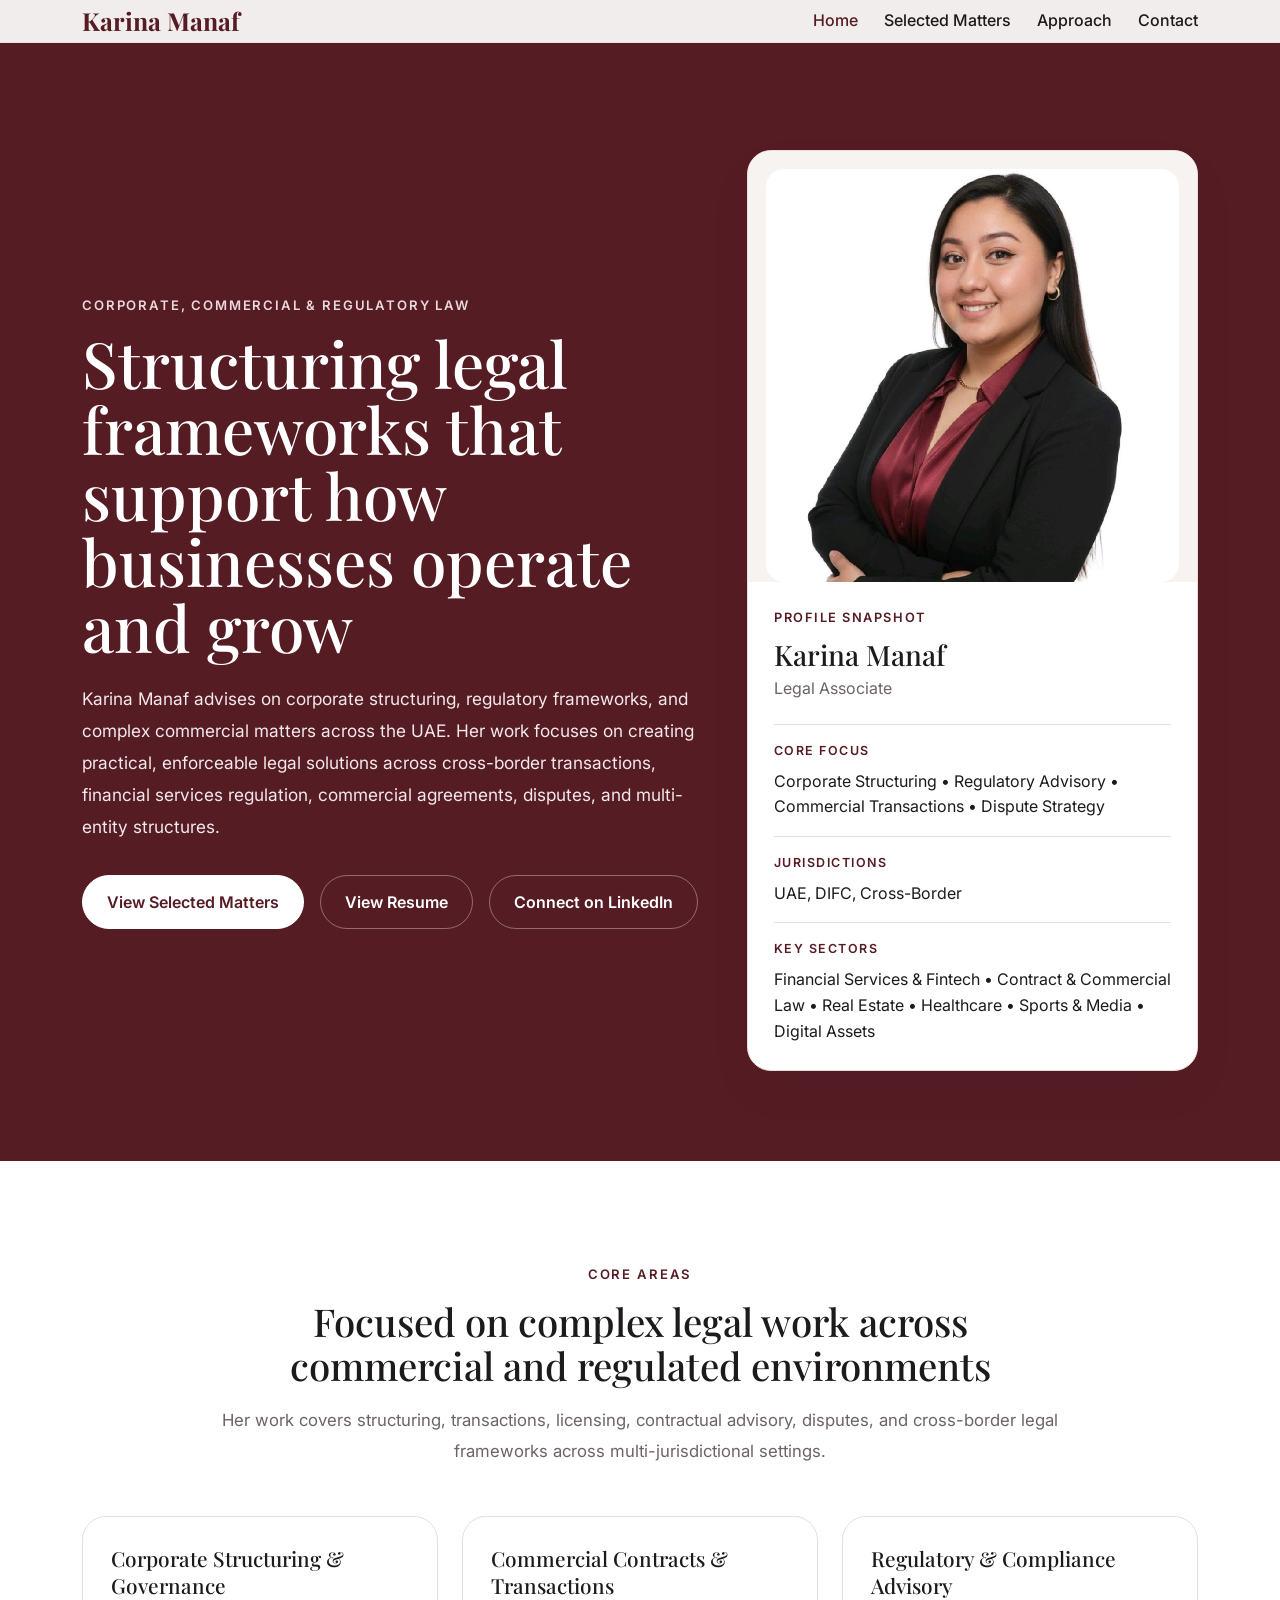
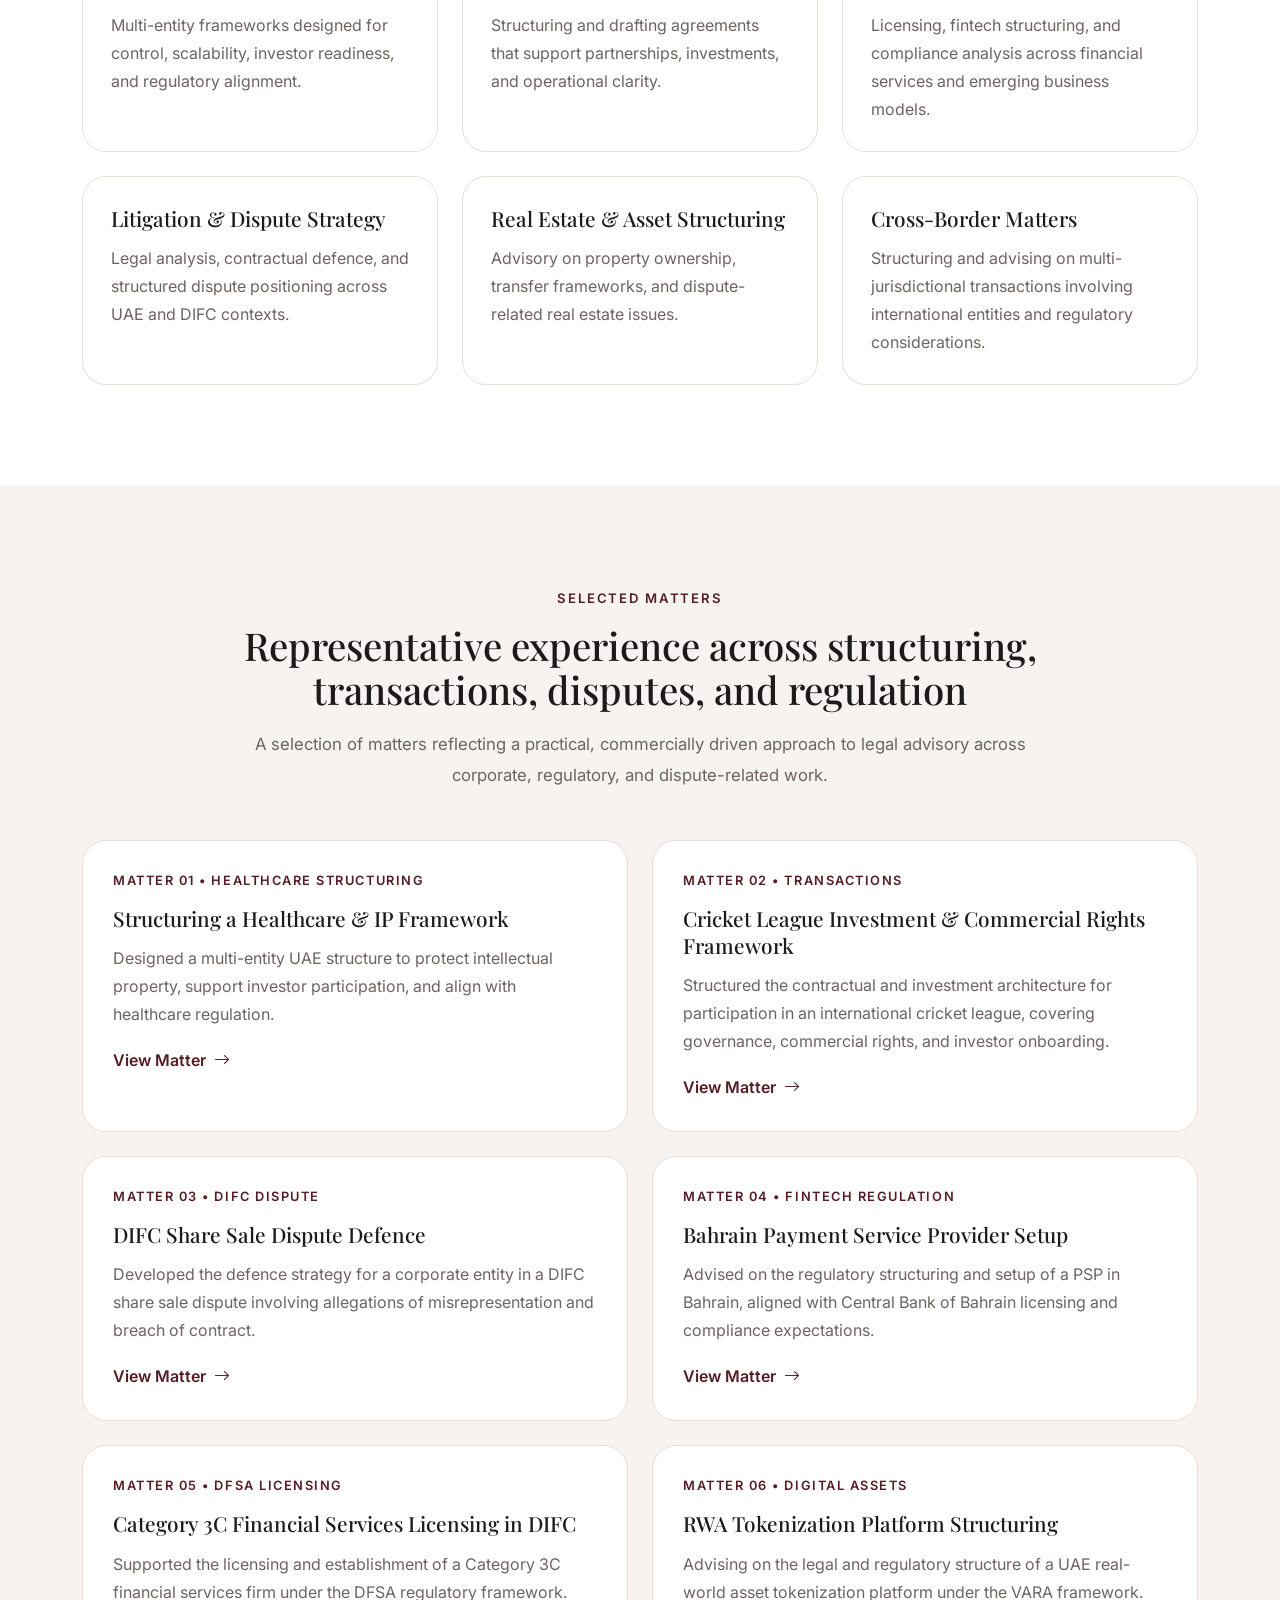
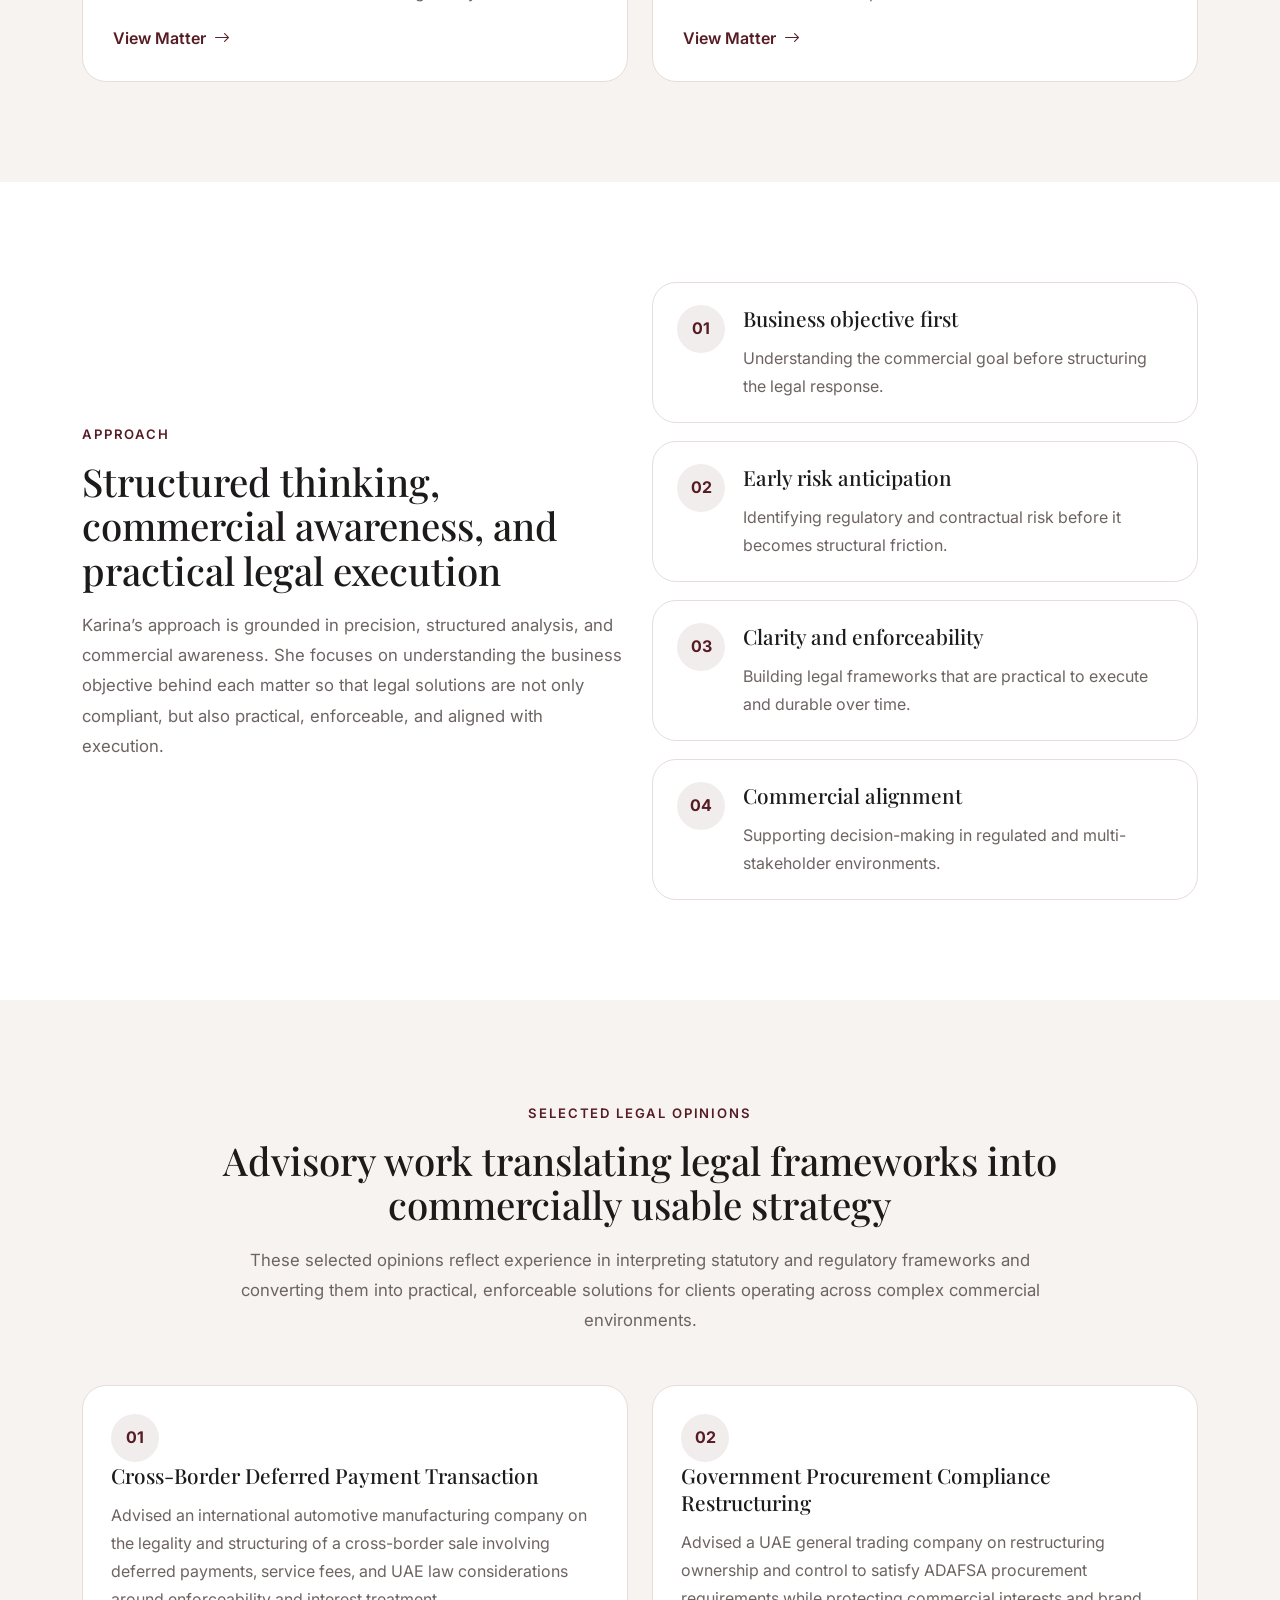
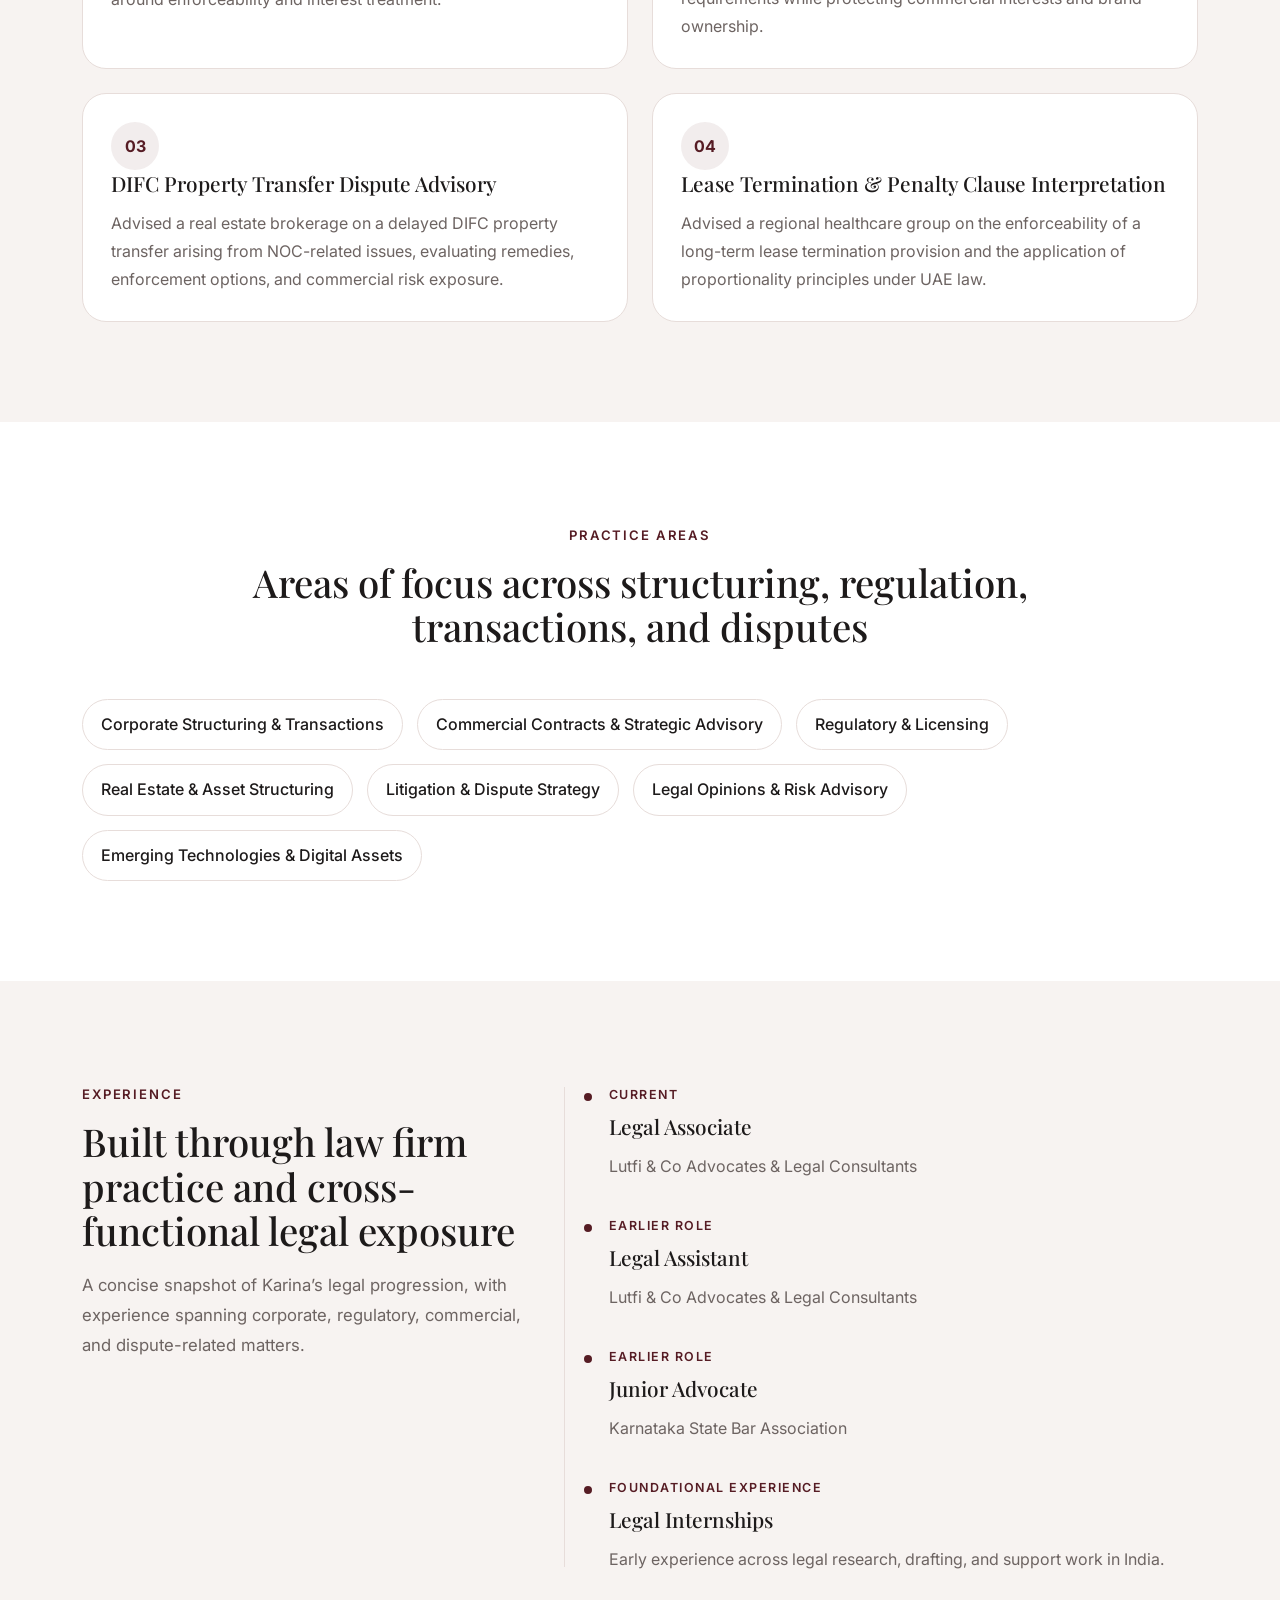
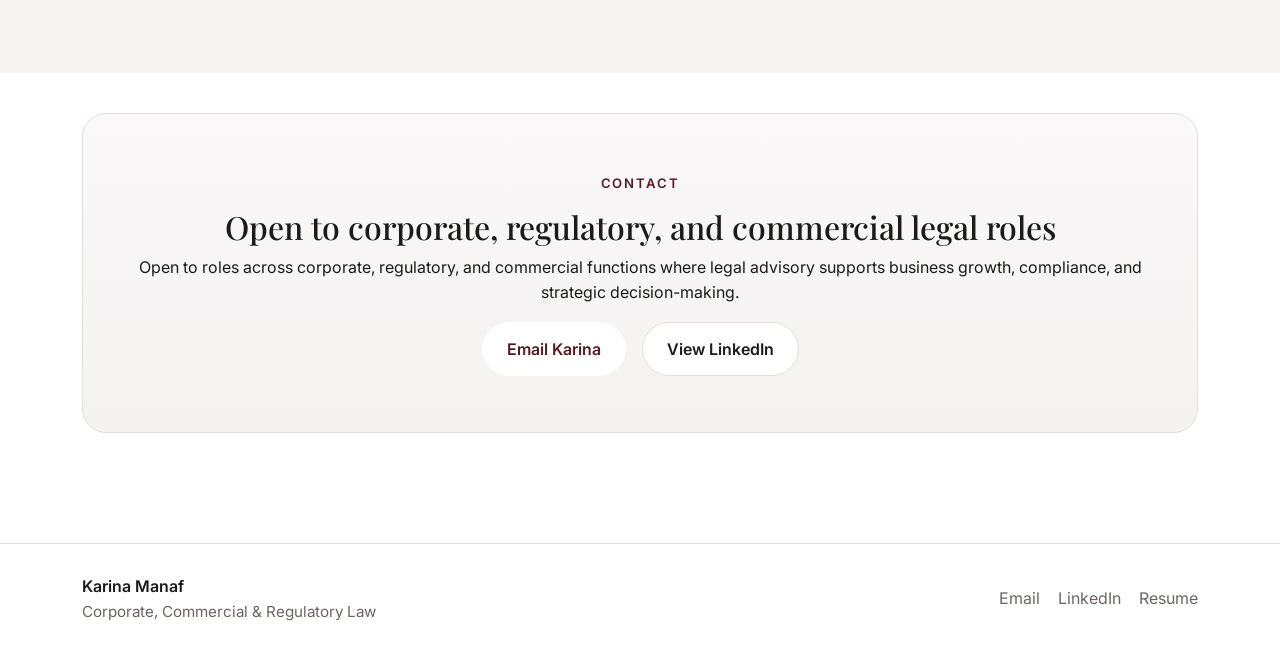
==== index.html @ 813f93c5 "Initial portfolio commit" ====
<!DOCTYPE html>
<html lang="en">

<head>
  <meta charset="utf-8">
  <meta content="width=device-width, initial-scale=1.0" name="viewport">

  <title>Karina Manaf | Legal Portfolio</title>
  <meta name="description" content="Portfolio of Karina Manaf, Legal Associate focused on corporate structuring, commercial transactions, regulatory advisory, and complex legal matters across the UAE.">
  <meta name="keywords" content="Karina Manaf, legal associate, corporate lawyer, UAE lawyer, commercial law, regulatory law, DIFC, DFSA, legal portfolio">

  <!-- Google Fonts -->
  <link rel="preconnect" href="https://fonts.googleapis.com">
  <link rel="preconnect" href="https://fonts.gstatic.com" crossorigin>
  <link href="https://fonts.googleapis.com/css2?family=Inter:wght@400;500;600;700&family=Playfair+Display:wght@600;700;800&display=swap" rel="stylesheet">

  <!-- Vendor CSS Files -->
  <link href="assets/vendor/bootstrap/css/bootstrap.min.css" rel="stylesheet">
  <link href="assets/vendor/bootstrap-icons/bootstrap-icons.css" rel="stylesheet">
  <link href="assets/vendor/aos/aos.css" rel="stylesheet">
  <link href="assets/vendor/glightbox/css/glightbox.min.css" rel="stylesheet">
  <link href="assets/vendor/swiper/swiper-bundle.min.css" rel="stylesheet">

  <!-- Main CSS File -->
  <link href="assets/css/style.css" rel="stylesheet">
</head>

<body>

  <header id="header" class="header fixed-top legal-header">
    <div class="container d-flex align-items-center justify-content-between">
      <a href="index.html" class="logo text-decoration-none legal-logo">
        <span>Karina Manaf</span>
      </a>

      <nav id="navbar" class="navbar">
        <ul>
          <li><a href="#hero" class="active">Home</a></li>
          <li><a href="#selected-matters">Selected Matters</a></li>
          <li><a href="#approach">Approach</a></li>
          <li><a href="#contact">Contact</a></li>
        </ul>
        <i class="mobile-nav-toggle d-xl-none bi bi-list"></i>
      </nav>
    </div>
  </header>

  <main id="main">

    <section id="hero" class="hero section legal-hero">
      <div class="container">
        <div class="row align-items-center gy-5">
          <div class="col-lg-7">
            <div class="legal-hero__content" data-aos="fade-up">
              <div class="legal-kicker">Corporate, Commercial &amp; Regulatory Law</div>
              <h1 class="legal-hero__title">
                Structuring legal frameworks that support how businesses operate and grow
              </h1>
              <p class="legal-hero__text">
                Karina Manaf advises on corporate structuring, regulatory frameworks, and complex commercial matters across the UAE. Her work focuses on creating practical, enforceable legal solutions across cross-border transactions, financial services regulation, commercial agreements, disputes, and multi-entity structures.
              </p>

              <div class="legal-hero__actions d-flex flex-wrap gap-3">
                <a href="#selected-matters" class="btn btn-primary legal-btn-primary">View Selected Matters</a>
                <a href="assets/resume/Resume-Corporate-Commercial-Lawyer-Karina-Manaf-2026.pdf" target="_blank" class="btn legal-btn-outline legal-btn-outline-light">View Resume</a>
                <a href="https://www.linkedin.com/in/karina-manaf/" target="_blank" class="btn legal-btn-outline legal-btn-outline-light">Connect on LinkedIn</a>
            </div>
            </div>
          </div>

          <div class="col-lg-5">
            <div class="legal-hero__panel" data-aos="fade-up" data-aos-delay="120">
              <div class="legal-profile-card">
                <div class="legal-profile-card__image-wrap">
                  <img src="assets/img/portfolio/karina-profile.jpg" alt="Karina Manaf" class="img-fluid legal-profile-card__image">
                </div>

                <div class="legal-profile-card__body">
                  <div class="legal-profile-card__label">Profile Snapshot</div>
                  <h3 class="legal-profile-card__name">Karina Manaf</h3>
                  <p class="legal-profile-card__role">Legal Associate</p>

                  <div class="legal-meta-stack">
                    <div class="legal-meta-stack__item">
                      <span class="legal-meta-stack__title">Core Focus</span>
                      <span class="legal-meta-stack__text">Corporate Structuring • Regulatory Advisory • Commercial Transactions • Dispute Strategy</span>
                    </div>
                    <div class="legal-meta-stack__item">
                      <span class="legal-meta-stack__title">Jurisdictions</span>
                      <span class="legal-meta-stack__text">UAE, DIFC, Cross-Border</span>
                    </div>
                    <div class="legal-meta-stack__item">
                      <span class="legal-meta-stack__title">Key Sectors</span>
                      <span class="legal-meta-stack__text">Financial Services & Fintech • Contract & Commercial Law • Real Estate • Healthcare • Sports & Media • Digital Assets</span>
                    </div>
                  </div>
                </div>
              </div>
            </div>
          </div>

        </div>
      </div>
    </section>

    <section class="cs-section legal-section-soft" style="display: none;">
      <div class="container">
        <div class="cs-section__head" data-aos="fade-up">
          <div class="cs-section__kicker legal-kicker">Overview</div>
          <h2>Business-facing legal advisory across structuring, regulation, and commercial execution</h2>
          <p>
            Karina’s experience spans corporate structuring, regulatory advisory, commercial agreements, dispute strategy, and cross-border legal frameworks, with a practical approach grounded in execution and business alignment.
          </p>
        </div>

        <div class="row g-4">
          <div class="col-md-6 col-xl-3">
            <div class="legal-info-card" data-aos="fade-up" data-aos-delay="50">
              <div class="legal-info-card__icon"><i class="bi bi-diagram-3"></i></div>
              <h3>Corporate Structuring</h3>
              <p>Multi-entity structures across offshore, free zone, mainland, DIFC, and ADGM environments.</p>
            </div>
          </div>

          <div class="col-md-6 col-xl-3">
            <div class="legal-info-card" data-aos="fade-up" data-aos-delay="100">
              <div class="legal-info-card__icon"><i class="bi bi-shield-check"></i></div>
              <h3>Regulatory Advisory</h3>
              <p>Experience across DFSA, CBB, VARA, and wider UAE regulatory frameworks.</p>
            </div>
          </div>

          <div class="col-md-6 col-xl-3">
            <div class="legal-info-card" data-aos="fade-up" data-aos-delay="150">
              <div class="legal-info-card__icon"><i class="bi bi-file-earmark-text"></i></div>
              <h3>Commercial Transactions</h3>
              <p>Drafting, negotiating, and structuring agreements aligned with business goals and risk allocation.</p>
            </div>
          </div>

          <div class="col-md-6 col-xl-3">
            <div class="legal-info-card" data-aos="fade-up" data-aos-delay="200">
              <div class="legal-info-card__icon"><i class="bi bi-building-check"></i></div>
              <h3>Disputes &amp; Strategy</h3>
              <p>Structured legal analysis and defence strategy in contractual and corporate disputes, including DIFC matters.</p>
            </div>
          </div>
        </div>
      </div>
    </section>

    <section class="cs-section">
      <div class="container">
        <div class="cs-section__head" data-aos="fade-up">
          <div class="cs-section__kicker legal-kicker">Core Areas</div>
          <h2>Focused on complex legal work across commercial and regulated environments</h2>
          <p>
            Her work covers structuring, transactions, licensing, contractual advisory, disputes, and cross-border legal frameworks across multi-jurisdictional settings.
          </p>
        </div>

        <div class="row g-4">
          <div class="col-md-6 col-lg-4">
            <div class="legal-feature-card" data-aos="fade-up" data-aos-delay="50">
              <h3>Corporate Structuring &amp; Governance</h3>
              <p>Multi-entity frameworks designed for control, scalability, investor readiness, and regulatory alignment.</p>
            </div>
          </div>

          <div class="col-md-6 col-lg-4">
            <div class="legal-feature-card" data-aos="fade-up" data-aos-delay="100">
              <h3>Commercial Contracts &amp; Transactions</h3>
              <p>Structuring and drafting agreements that support partnerships, investments, and operational clarity.</p>
            </div>
          </div>

          <div class="col-md-6 col-lg-4">
            <div class="legal-feature-card" data-aos="fade-up" data-aos-delay="150">
              <h3>Regulatory &amp; Compliance Advisory</h3>
              <p>Licensing, fintech structuring, and compliance analysis across financial services and emerging business models.</p>
            </div>
          </div>

          <div class="col-md-6 col-lg-4">
            <div class="legal-feature-card" data-aos="fade-up" data-aos-delay="200">
              <h3>Litigation &amp; Dispute Strategy</h3>
              <p>Legal analysis, contractual defence, and structured dispute positioning across UAE and DIFC contexts.</p>
            </div>
          </div>

          <div class="col-md-6 col-lg-4">
            <div class="legal-feature-card" data-aos="fade-up" data-aos-delay="250">
              <h3>Real Estate &amp; Asset Structuring</h3>
              <p>Advisory on property ownership, transfer frameworks, and dispute-related real estate issues.</p>
            </div>
          </div>

          <div class="col-md-6 col-lg-4">
            <div class="legal-feature-card" data-aos="fade-up" data-aos-delay="300">
              <h3>Cross-Border Matters</h3>
              <p>Structuring and advising on multi-jurisdictional transactions involving international entities and regulatory considerations.</p>
            </div>
          </div>
        </div>
      </div>
    </section>

    <section id="selected-matters" class="cs-section legal-section-soft">
      <div class="container">
        <div class="cs-section__head" data-aos="fade-up">
          <div class="cs-section__kicker legal-kicker">Selected Matters</div>
          <h2>Representative experience across structuring, transactions, disputes, and regulation</h2>
          <p>
            A selection of matters reflecting a practical, commercially driven approach to legal advisory across corporate, regulatory, and dispute-related work.
          </p>
        </div>

        <div class="row g-4">
          <div class="col-lg-6">
            <a href="portfolio-details-healthcare.html" class="legal-matter-card d-block" data-aos="fade-up" data-aos-delay="50">
              <div class="legal-matter-card__meta">Matter 01 • Healthcare Structuring</div>
              <h3>Structuring a Healthcare &amp; IP Framework</h3>
              <p>Designed a multi-entity UAE structure to protect intellectual property, support investor participation, and align with healthcare regulation.</p>
              <span class="legal-matter-card__link">View Matter <i class="bi bi-arrow-right"></i></span>
            </a>
          </div>

          <div class="col-lg-6">
            <a href="portfolio-details-cricket.html" class="legal-matter-card d-block" data-aos="fade-up" data-aos-delay="100">
              <div class="legal-matter-card__meta">Matter 02 • Transactions</div>
              <h3>Cricket League Investment &amp; Commercial Rights Framework</h3>
              <p>Structured the contractual and investment architecture for participation in an international cricket league, covering governance, commercial rights, and investor onboarding.</p>
              <span class="legal-matter-card__link">View Matter <i class="bi bi-arrow-right"></i></span>
            </a>
          </div>

          <div class="col-lg-6">
            <a href="portfolio-details-difc-dispute.html" class="legal-matter-card d-block" data-aos="fade-up" data-aos-delay="150">
              <div class="legal-matter-card__meta">Matter 03 • DIFC Dispute</div>
              <h3>DIFC Share Sale Dispute Defence</h3>
              <p>Developed the defence strategy for a corporate entity in a DIFC share sale dispute involving allegations of misrepresentation and breach of contract.</p>
              <span class="legal-matter-card__link">View Matter <i class="bi bi-arrow-right"></i></span>
            </a>
          </div>

          <div class="col-lg-6">
            <a href="portfolio-details-psp-bahrain.html" class="legal-matter-card d-block" data-aos="fade-up" data-aos-delay="200">
              <div class="legal-matter-card__meta">Matter 04 • Fintech Regulation</div>
              <h3>Bahrain Payment Service Provider Setup</h3>
              <p>Advised on the regulatory structuring and setup of a PSP in Bahrain, aligned with Central Bank of Bahrain licensing and compliance expectations.</p>
              <span class="legal-matter-card__link">View Matter <i class="bi bi-arrow-right"></i></span>
            </a>
          </div>

          <div class="col-lg-6">
            <a href="portfolio-details-dfsa-3c.html" class="legal-matter-card d-block" data-aos="fade-up" data-aos-delay="250">
              <div class="legal-matter-card__meta">Matter 05 • DFSA Licensing</div>
              <h3>Category 3C Financial Services Licensing in DIFC</h3>
              <p>Supported the licensing and establishment of a Category 3C financial services firm under the DFSA regulatory framework.</p>
              <span class="legal-matter-card__link">View Matter <i class="bi bi-arrow-right"></i></span>
            </a>
          </div>

          <div class="col-lg-6">
            <a href="portfolio-details-rwa-tokenization.html" class="legal-matter-card d-block" data-aos="fade-up" data-aos-delay="300">
              <div class="legal-matter-card__meta">Matter 06 • Digital Assets</div>
              <h3>RWA Tokenization Platform Structuring</h3>
              <p>Advising on the legal and regulatory structure of a UAE real-world asset tokenization platform under the VARA framework.</p>
              <span class="legal-matter-card__link">View Matter <i class="bi bi-arrow-right"></i></span>
            </a>
          </div>
        </div>
      </div>
    </section>

    <section id="approach" class="cs-section legal-approach-section">
      <div class="container">
        <div class="row align-items-center gy-5">
          <div class="col-lg-6">
            <div class="cs-section__head text-start mb-0" data-aos="fade-up">
              <div class="cs-section__kicker legal-kicker">Approach</div>
              <h2>Structured thinking, commercial awareness, and practical legal execution</h2>
              <p>
                Karina’s approach is grounded in precision, structured analysis, and commercial awareness. She focuses on understanding the business objective behind each matter so that legal solutions are not only compliant, but also practical, enforceable, and aligned with execution.
              </p>
            </div>
          </div>

          <div class="col-lg-6">
            <div class="legal-approach-list" data-aos="fade-up" data-aos-delay="100">
              <div class="legal-approach-list__item">
                <span class="legal-approach-list__number">01</span>
                <div>
                  <h3>Business objective first</h3>
                  <p>Understanding the commercial goal before structuring the legal response.</p>
                </div>
              </div>

              <div class="legal-approach-list__item">
                <span class="legal-approach-list__number">02</span>
                <div>
                  <h3>Early risk anticipation</h3>
                  <p>Identifying regulatory and contractual risk before it becomes structural friction.</p>
                </div>
              </div>

              <div class="legal-approach-list__item">
                <span class="legal-approach-list__number">03</span>
                <div>
                  <h3>Clarity and enforceability</h3>
                  <p>Building legal frameworks that are practical to execute and durable over time.</p>
                </div>
              </div>

              <div class="legal-approach-list__item">
                <span class="legal-approach-list__number">04</span>
                <div>
                  <h3>Commercial alignment</h3>
                  <p>Supporting decision-making in regulated and multi-stakeholder environments.</p>
                </div>
              </div>
            </div>
          </div>
        </div>
      </div>
    </section>

    <section class="cs-section legal-section-soft">
      <div class="container">
        <div class="cs-section__head" data-aos="fade-up">
          <div class="cs-section__kicker legal-kicker">Selected Legal Opinions</div>
          <h2>Advisory work translating legal frameworks into commercially usable strategy</h2>
          <p>
            These selected opinions reflect experience in interpreting statutory and regulatory frameworks and converting them into practical, enforceable solutions for clients operating across complex commercial environments.
          </p>
        </div>

        <div class="row g-4">
          <div class="col-md-6">
            <div class="legal-opinion-card" data-aos="fade-up" data-aos-delay="50">
              <div class="legal-opinion-card__index">01</div>
              <h3>Cross-Border Deferred Payment Transaction</h3>
              <p>Advised an international automotive manufacturing company on the legality and structuring of a cross-border sale involving deferred payments, service fees, and UAE law considerations around enforceability and interest treatment.</p>
            </div>
          </div>

          <div class="col-md-6">
            <div class="legal-opinion-card" data-aos="fade-up" data-aos-delay="100">
              <div class="legal-opinion-card__index">02</div>
              <h3>Government Procurement Compliance Restructuring</h3>
              <p>Advised a UAE general trading company on restructuring ownership and control to satisfy ADAFSA procurement requirements while protecting commercial interests and brand ownership.</p>
            </div>
          </div>

          <div class="col-md-6">
            <div class="legal-opinion-card" data-aos="fade-up" data-aos-delay="150">
              <div class="legal-opinion-card__index">03</div>
              <h3>DIFC Property Transfer Dispute Advisory</h3>
              <p>Advised a real estate brokerage on a delayed DIFC property transfer arising from NOC-related issues, evaluating remedies, enforcement options, and commercial risk exposure.</p>
            </div>
          </div>

          <div class="col-md-6">
            <div class="legal-opinion-card" data-aos="fade-up" data-aos-delay="200">
              <div class="legal-opinion-card__index">04</div>
              <h3>Lease Termination &amp; Penalty Clause Interpretation</h3>
              <p>Advised a regional healthcare group on the enforceability of a long-term lease termination provision and the application of proportionality principles under UAE law.</p>
            </div>
          </div>
        </div>
      </div>
    </section>

    <section class="cs-section">
      <div class="container">
        <div class="cs-section__head" data-aos="fade-up">
          <div class="cs-section__kicker legal-kicker">Practice Areas</div>
          <h2>Areas of focus across structuring, regulation, transactions, and disputes</h2>
        </div>

        <div class="legal-chip-grid" data-aos="fade-up" data-aos-delay="80">
          <span class="legal-chip">Corporate Structuring &amp; Transactions</span>
          <span class="legal-chip">Commercial Contracts &amp; Strategic Advisory</span>
          <span class="legal-chip">Regulatory &amp; Licensing</span>
          <span class="legal-chip">Real Estate &amp; Asset Structuring</span>
          <span class="legal-chip">Litigation &amp; Dispute Strategy</span>
          <span class="legal-chip">Legal Opinions &amp; Risk Advisory</span>
          <span class="legal-chip">Emerging Technologies &amp; Digital Assets</span>
        </div>
      </div>
    </section>

    <section class="cs-section legal-section-soft">
      <div class="container">
        <div class="row gy-5 align-items-start">
          <div class="col-lg-5">
            <div class="cs-section__head text-start mb-0" data-aos="fade-up">
              <div class="cs-section__kicker legal-kicker">Experience</div>
              <h2>Built through law firm practice and cross-functional legal exposure</h2>
              <p>
                A concise snapshot of Karina’s legal progression, with experience spanning corporate, regulatory, commercial, and dispute-related matters.
              </p>
            </div>
          </div>

          <div class="col-lg-7">
            <div class="legal-timeline" data-aos="fade-up" data-aos-delay="100">
              <div class="legal-timeline__item">
                <div class="legal-timeline__dot"></div>
                <div class="legal-timeline__content">
                  <span class="legal-timeline__period">Current</span>
                  <h3>Legal Associate</h3>
                  <p>Lutfi &amp; Co Advocates &amp; Legal Consultants</p>
                </div>
              </div>

              <div class="legal-timeline__item">
                <div class="legal-timeline__dot"></div>
                <div class="legal-timeline__content">
                  <span class="legal-timeline__period">Earlier Role</span>
                  <h3>Legal Assistant</h3>
                  <p>Lutfi &amp; Co Advocates &amp; Legal Consultants</p>
                </div>
              </div>

              <div class="legal-timeline__item">
                <div class="legal-timeline__dot"></div>
                <div class="legal-timeline__content">
                    <span class="legal-timeline__period">Earlier Role</span>
                    <h3>Junior Advocate</h3>
                    <p>Karnataka State Bar Association</p>
                </div>
            </div>

              <div class="legal-timeline__item">
                <div class="legal-timeline__dot"></div>
                <div class="legal-timeline__content">
                  <span class="legal-timeline__period">Foundational Experience</span>
                  <h3>Legal Internships</h3>
                  <p>Early experience across legal research, drafting, and support work in India.</p>
                </div>
              </div>
            </div>
          </div>
        </div>
      </div>
    </section>

    <section id="contact" class="cs-section legal-contact-cta">
      <div class="container">
        <div class="legal-cta-box text-center" data-aos="fade-up">
          <div class="cs-section__kicker legal-kicker">Contact</div>
          <h2>Open to corporate, regulatory, and commercial legal roles</h2>
          
          <p>
            Open to roles across corporate, regulatory, and commercial functions where legal advisory supports business growth, compliance, and strategic decision-making.
            </p>

          <div class="legal-hero__actions justify-content-center d-flex flex-wrap gap-3">
            <a href="mailto:karinamanaf51@gmail.com" class="btn btn-primary legal-btn-primary">Email Karina</a>
            <a href="https://www.linkedin.com/in/karina-manaf/" target="_blank" class="btn legal-btn-outline">View LinkedIn</a>
          </div>
        </div>
      </div>
    </section>

  </main>

  <script src="assets/vendor/bootstrap/js/bootstrap.bundle.min.js"></script>
  <script src="assets/vendor/aos/aos.js"></script>
  <script src="assets/vendor/glightbox/js/glightbox.min.js"></script>
  <script src="assets/vendor/swiper/swiper-bundle.min.js"></script>
  <script src="assets/js/main.js"></script>


  <footer class="site-footer">
  <div class="container">
    <div class="site-footer__inner">
      <div>
        <div class="site-footer__brand">Karina Manaf</div>
        <div class="site-footer__meta">Corporate, Commercial &amp; Regulatory Law</div>
      </div>

      <div class="site-footer__links">
        <a href="mailto:karinamanaf51@gmail.com">Email</a>
        <a href="https://www.linkedin.com/in/karina-manaf/" target="_blank">LinkedIn</a>
        <a href="assets/resume/Resume-Corporate-Commercial-Lawyer-Karina-Manaf-2026.pdf" target="_blank">Resume</a>
      </div>
    </div>
  </div>
</footer>

</body>

</html>
---- assets/css/style.css ----
:root {
  --legal-primary: #561C24;
  --legal-primary-dark: #43151c;
  --legal-bg-soft: #f7f3f1;
  --legal-border: #e7ddda;
  --legal-text: #1d1a1a;
  --legal-muted: #6d6462;
  --legal-white: #ffffff;
}

html {
  scroll-behavior: smooth;
}

body {
  font-family: 'Inter', sans-serif;
  color: var(--legal-text);
  background: #fff;
  line-height: 1.6;
}

h1, h2, h3, h4, h5, h6,
.logo span {
  font-family: 'Playfair Display', serif;
  color: var(--legal-text);
}

a {
  text-decoration: none;
}

.section,
.cs-section {
  padding: 100px 0;
}

.cs-section__head {
  max-width: 850px;
  margin: 0 auto 50px;
  text-align: center;
}

.cs-section__head.text-start {
  margin-left: 0;
  margin-right: 0;
  text-align: left;
}

.cs-section__head h2 {
  font-size: clamp(2rem, 3vw, 3rem);
  line-height: 1.15;
  margin-bottom: 18px;
}

.cs-section__head p {
  color: var(--legal-muted);
  font-size: 1.05rem;
  line-height: 1.8;
  margin-bottom: 0;
}

.legal-kicker,
.cs-section__kicker {
  display: inline-block;
  font-size: 0.82rem;
  font-weight: 600;
  letter-spacing: 0.14em;
  text-transform: uppercase;
  color: var(--legal-primary);
  margin-bottom: 14px;
}

.legal-header {
  background: rgba(255, 255, 255, 0.92);
  backdrop-filter: blur(10px);
  border-bottom: 1px solid rgba(231, 221, 218, 0.7);
}

.legal-logo span {
  font-size: 1.55rem;
  font-weight: 700;
  color: var(--legal-primary);
}

.navbar ul {
  margin: 0;
  padding: 0;
  display: flex;
  list-style: none;
  align-items: center;
  gap: 26px;
}

.navbar a {
  color: var(--legal-text);
  font-weight: 500;
  transition: 0.3s;
}

.navbar a:hover,
.navbar .active {
  color: var(--legal-primary);
}

.mobile-nav-toggle {
  font-size: 28px;
  color: var(--legal-text);
  cursor: pointer;
  display: none;
}

.legal-section-soft {
  background: var(--legal-bg-soft);
}
/*
.legal-hero {
  padding: 150px 0 90px;
  background: linear-gradient(180deg, rgba(86, 28, 36, 0.03) 0%, rgba(86, 28, 36, 0) 100%);
}

.legal-hero__title {
  font-size: clamp(2.7rem, 5vw, 4.8rem);
  line-height: 1.03;
  margin-bottom: 24px;
  color: var(--legal-text);
}

.legal-hero__text {
  font-size: 1.08rem;
  line-height: 1.85;
  max-width: 700px;
  color: var(--legal-muted);
  margin-bottom: 32px;
} */

.legal-hero {
  padding: 150px 0 90px;
  background: #561C24;
}

.legal-hero .legal-kicker {
  color: #e9d8dc;
}

.legal-hero__title {
  font-size: clamp(2.7rem, 5vw, 4.8rem);
  line-height: 1.03;
  margin-bottom: 24px;
  color: #ffffff;
}

.legal-hero__text {
  font-size: 1.08rem;
  line-height: 1.85;
  max-width: 700px;
  color: #f3e9eb;
  margin-bottom: 32px;
}

.legal-btn-primary {
  background: #ffffff;
  border-color: #ffffff;
  color: #561C24;
  padding: 14px 24px;
  border-radius: 999px;
  font-weight: 600;
}

.legal-btn-primary:hover {
  background: #f7f3f1;
  border-color: #f7f3f1;
  color: #43151c;
}

.legal-btn-outline {
  padding: 14px 24px;
  border-radius: 999px;
  border: 1px solid rgba(255, 255, 255, 0.35);
  color: #ffffff;
  background: transparent;
  font-weight: 600;
}

.legal-btn-outline:hover {
  background: rgba(255, 255, 255, 0.08);
  border-color: #ffffff;
  color: #ffffff;
}

/* Dark hero outline button - homepage hero */
.legal-hero .legal-btn-outline {
  border: 1px solid rgba(255, 255, 255, 0.35);
  color: #ffffff;
  background: transparent;
}

.legal-hero .legal-btn-outline:hover {
  background: rgba(255, 255, 255, 0.08);
  border-color: #ffffff;
  color: #ffffff;
}

/* Light page outline button - detail pages and rest of site */
.legal-detail-hero .legal-btn-outline,
.legal-next-matter .legal-btn-outline,
.legal-contact-cta .legal-btn-outline {
  border: 1px solid var(--legal-border);
  color: var(--legal-text);
  background: #ffffff;
}

.legal-detail-hero .legal-btn-outline:hover,
.legal-next-matter .legal-btn-outline:hover,
.legal-contact-cta .legal-btn-outline:hover {
  border-color: var(--legal-primary);
  color: var(--legal-primary);
  background: #ffffff;
}

.legal-btn-outline-light {
  border: 1px solid rgba(255, 255, 255, 0.35);
  color: #ffffff;
  background: transparent;
}

.legal-btn-outline-light:hover {
  background: rgba(255, 255, 255, 0.08);
  border-color: #ffffff;
  color: #ffffff;
}
/*
.legal-btn-primary {
  background: var(--legal-primary);
  border-color: var(--legal-primary);
  color: #fff;
  padding: 14px 24px;
  border-radius: 999px;
  font-weight: 600;
}

.legal-btn-primary:hover {
  background: var(--legal-primary-dark);
  border-color: var(--legal-primary-dark);
  color: #fff;
}

.legal-btn-outline {
  padding: 14px 24px;
  border-radius: 999px;
  border: 1px solid var(--legal-border);
  color: var(--legal-text);
  background: #fff;
  font-weight: 600;
}

.legal-btn-outline:hover {
  border-color: var(--legal-primary);
  color: var(--legal-primary);
} */

.legal-profile-card,
.legal-info-card,
.legal-feature-card,
.legal-opinion-card,
.legal-cta-box,
.legal-matter-card,
.legal-approach-list__item {
  background: #fff;
  border: 1px solid var(--legal-border);
  border-radius: 24px;
}

.legal-profile-card {
  overflow: hidden;
  box-shadow: 0 20px 50px rgba(0, 0, 0, 0.04);
}

.legal-profile-card__image-wrap {
  background: var(--legal-bg-soft);
  padding: 18px 18px 0;
}

.legal-profile-card__image {
  width: 100%;
  border-radius: 18px;
  object-fit: cover;
}

.legal-profile-card__body {
  padding: 26px;
}

.legal-profile-card__label {
  font-size: 0.8rem;
  letter-spacing: 0.12em;
  text-transform: uppercase;
  color: var(--legal-primary);
  margin-bottom: 10px;
  font-weight: 600;
}

.legal-profile-card__name {
  margin-bottom: 4px;
}

.legal-profile-card__role {
  color: var(--legal-muted);
  margin-bottom: 22px;
}

.legal-meta-stack {
  display: grid;
  gap: 16px;
}

.legal-meta-stack__item {
  padding-top: 16px;
  border-top: 1px solid var(--legal-border);
}

.legal-meta-stack__title {
  display: block;
  font-size: 0.78rem;
  text-transform: uppercase;
  letter-spacing: 0.12em;
  color: var(--legal-primary);
  font-weight: 600;
  margin-bottom: 8px;
}

.legal-meta-stack__text {
  color: var(--legal-text);
  line-height: 1.6;
}

.legal-info-card,
.legal-feature-card,
.legal-opinion-card {
  padding: 28px;
  height: 100%;
  transition: all 0.3s ease;
}

.legal-info-card:hover,
.legal-feature-card:hover,
.legal-opinion-card:hover,
.legal-matter-card:hover,
.legal-approach-list__item:hover {
  transform: translateY(-4px);
  border-color: var(--legal-primary);
}

.legal-info-card__icon {
  width: 54px;
  height: 54px;
  border-radius: 14px;
  display: inline-flex;
  align-items: center;
  justify-content: center;
  background: rgba(86, 28, 36, 0.08);
  color: var(--legal-primary);
  font-size: 1.2rem;
  margin-bottom: 18px;
}

.legal-info-card h3,
.legal-feature-card h3,
.legal-opinion-card h3,
.legal-matter-card h3,
.legal-approach-list__item h3,
.legal-timeline__content h3 {
  font-size: 1.3rem;
  line-height: 1.3;
  margin-bottom: 12px;
}

.legal-info-card p,
.legal-feature-card p,
.legal-opinion-card p,
.legal-matter-card p,
.legal-timeline__content p,
.legal-approach-list__item p {
  margin: 0;
  color: var(--legal-muted);
  line-height: 1.75;
}

.legal-matter-card {
  padding: 30px;
  text-decoration: none;
  color: inherit;
  min-height: 100%;
  transition: all 0.3s ease;
}

.legal-matter-card__meta {
  font-size: 0.8rem;
  letter-spacing: 0.12em;
  text-transform: uppercase;
  color: var(--legal-primary);
  font-weight: 600;
  margin-bottom: 14px;
}

.legal-matter-card__link {
  display: inline-flex;
  align-items: center;
  gap: 8px;
  margin-top: 20px;
  color: var(--legal-primary);
  font-weight: 600;
}

.legal-approach-list {
  display: grid;
  gap: 18px;
}

.legal-approach-list__item {
  display: flex;
  gap: 18px;
  align-items: flex-start;
  padding: 22px 24px;
}

.legal-approach-list__number,
.legal-opinion-card__index {
  min-width: 48px;
  height: 48px;
  border-radius: 999px;
  display: inline-flex;
  align-items: center;
  justify-content: center;
  background: rgba(86, 28, 36, 0.08);
  color: var(--legal-primary);
  font-weight: 700;
}

.legal-chip-grid {
  display: flex;
  flex-wrap: wrap;
  gap: 14px;
}

.legal-chip {
  display: inline-flex;
  align-items: center;
  padding: 12px 18px;
  border-radius: 999px;
  background: #fff;
  border: 1px solid var(--legal-border);
  color: var(--legal-text);
  font-weight: 500;
}

.legal-timeline {
  position: relative;
  padding-left: 24px;
}

.legal-timeline::before {
  content: "";
  position: absolute;
  left: 7px;
  top: 6px;
  bottom: 6px;
  width: 1px;
  background: var(--legal-border);
}

.legal-timeline__item {
  position: relative;
  padding-left: 28px;
  margin-bottom: 32px;
}

.legal-timeline__item:last-child {
  margin-bottom: 0;
}

.legal-timeline__dot {
  position: absolute;
  left: -1px;
  top: 8px;
  width: 16px;
  height: 16px;
  border-radius: 999px;
  background: var(--legal-primary);
  border: 4px solid #f7f3f1;
}

.legal-timeline__period {
  display: inline-block;
  margin-bottom: 8px;
  font-size: 0.78rem;
  letter-spacing: 0.12em;
  text-transform: uppercase;
  color: var(--legal-primary);
  font-weight: 600;
}

.legal-contact-cta {
  padding-top: 40px;
  padding-bottom: 110px;
}

.legal-cta-box {
  padding: 56px 28px;
  background: linear-gradient(180deg, rgba(86, 28, 36, 0.03) 0%, rgba(86, 28, 36, 0.06) 100%);
}

@media (max-width: 1199px) {
  .mobile-nav-toggle {
    display: block;
  }

  .navbar ul {
    display: none;
  }

  .navbar.navbar-mobile ul {
    display: flex;
    flex-direction: column;
    position: absolute;
    top: 70px;
    right: 20px;
    background: #fff;
    padding: 20px;
    border-radius: 18px;
    box-shadow: 0 10px 40px rgba(0, 0, 0, 0.08);
    gap: 16px;
  }
}

@media (max-width: 991.98px) {
  .legal-hero {
    padding: 120px 0 70px;
  }

  .legal-hero__title {
    font-size: 2.6rem;
  }

  .section,
  .cs-section {
    padding: 80px 0;
  }
}

@media (max-width: 767.98px) {
  .legal-hero__title {
    font-size: 2.2rem;
  }

  .legal-hero__text,
  .cs-section__head p {
    font-size: 1rem;
  }

  .legal-cta-box {
    padding: 40px 22px;
  }
}

/* Detail Styles*/

.legal-detail-hero {
  padding: 150px 0 80px;
  background: linear-gradient(180deg, rgba(86, 28, 36, 0.05) 0%, rgba(86, 28, 36, 0.01) 100%);
}

.legal-detail-hero__title {
  font-size: clamp(2.5rem, 4.4vw, 4.25rem);
  line-height: 1.06;
  margin-bottom: 22px;
}

.legal-detail-hero__text {
  color: var(--legal-muted);
  font-size: 1.08rem;
  line-height: 1.85;
  margin-bottom: 30px;
  max-width: 720px;
}

.legal-structure-preview,
.legal-detail-meta-card,
.legal-sidebar-card,
.legal-challenge-card,
.legal-execution-card,
.legal-outcome-box,
.legal-reflection-box,
.legal-next-matter__box {
  background: #fff;
  border: 1px solid var(--legal-border);
  border-radius: 24px;
}

.legal-structure-preview {
  padding: 26px;
  box-shadow: 0 20px 50px rgba(0, 0, 0, 0.04);
}

.legal-structure-preview__head {
  margin-bottom: 18px;
  padding-bottom: 16px;
  border-bottom: 1px solid var(--legal-border);
}

.legal-structure-preview__head span {
  font-size: 0.8rem;
  text-transform: uppercase;
  letter-spacing: 0.12em;
  color: var(--legal-primary);
  font-weight: 600;
}

.legal-structure-preview__stack {
  display: grid;
  gap: 14px;
}

.legal-structure-preview__item {
  display: flex;
  gap: 14px;
  align-items: flex-start;
  padding: 14px 0;
  border-bottom: 1px solid var(--legal-border);
}

.legal-structure-preview__item:last-child {
  border-bottom: 0;
  padding-bottom: 0;
}

.legal-structure-preview__item strong {
  min-width: 42px;
  height: 42px;
  border-radius: 999px;
  display: inline-flex;
  align-items: center;
  justify-content: center;
  background: rgba(86, 28, 36, 0.08);
  color: var(--legal-primary);
  font-size: 0.95rem;
}

.legal-structure-preview__item h3 {
  font-size: 1.05rem;
  margin-bottom: 4px;
}

.legal-structure-preview__item p {
  margin: 0;
  color: var(--legal-muted);
}

.legal-detail-meta-row {
  margin-top: 34px;
}

.legal-detail-meta-card {
  height: 100%;
  padding: 22px;
}

.legal-detail-meta-card__label,
.legal-sidebar-card__label,
.legal-structure-timeline__eyebrow {
  display: inline-block;
  font-size: 0.78rem;
  text-transform: uppercase;
  letter-spacing: 0.12em;
  color: var(--legal-primary);
  font-weight: 600;
  margin-bottom: 10px;
}

.legal-detail-meta-card p {
  margin: 0;
  color: var(--legal-muted);
  line-height: 1.7;
}

.legal-detail-content h2,
.legal-outcome-box h2,
.legal-reflection-box h2,
.legal-next-matter__box h2 {
  font-size: clamp(2rem, 3vw, 3rem);
  line-height: 1.15;
  margin-bottom: 18px;
}

.legal-detail-content p,
.legal-outcome-box p,
.legal-reflection-box p,
.legal-next-matter__box p {
  color: var(--legal-muted);
  line-height: 1.9;
  font-size: 1.04rem;
}

.legal-sidebar-card {
  padding: 26px;
}

.legal-sidebar-list {
  list-style: none;
  padding: 0;
  margin: 0;
}

.legal-sidebar-list li {
  display: flex;
  flex-direction: column;
  gap: 4px;
  padding: 14px 0;
  border-bottom: 1px solid var(--legal-border);
}

.legal-sidebar-list li:last-child {
  border-bottom: 0;
  padding-bottom: 0;
}

.legal-sidebar-list strong {
  font-size: 0.95rem;
  color: var(--legal-text);
}

.legal-sidebar-list span {
  color: var(--legal-muted);
  line-height: 1.7;
}

.legal-challenge-card,
.legal-execution-card {
  padding: 26px;
  height: 100%;
  transition: all 0.3s ease;
}

.legal-challenge-card:hover,
.legal-execution-card:hover,
.legal-detail-meta-card:hover {
  transform: translateY(-4px);
  border-color: var(--legal-primary);
}

.legal-challenge-card h3,
.legal-execution-card h3 {
  font-size: 1.2rem;
  margin-bottom: 10px;
}

.legal-challenge-card p,
.legal-execution-card p {
  margin: 0;
  color: var(--legal-muted);
  line-height: 1.75;
}

.legal-structure-timeline {
  display: grid;
  gap: 22px;
}

.legal-structure-timeline__item {
  display: grid;
  grid-template-columns: 72px 1fr;
  gap: 22px;
  align-items: start;
  padding: 28px;
  border: 1px solid var(--legal-border);
  border-radius: 26px;
  background: #fff;
  transition: all 0.3s ease;
}

.legal-structure-timeline__item:hover {
  border-color: var(--legal-primary);
  transform: translateY(-4px);
}

.legal-structure-timeline__number {
  width: 56px;
  height: 56px;
  border-radius: 20px;
  display: inline-flex;
  align-items: center;
  justify-content: center;
  background: rgba(86, 28, 36, 0.08);
  color: var(--legal-primary);
  font-weight: 700;
  font-size: 1rem;
}

.legal-structure-timeline__content h3 {
  font-size: 1.4rem;
  margin-bottom: 12px;
}

.legal-structure-timeline__content p {
  color: var(--legal-muted);
  line-height: 1.8;
  margin-bottom: 14px;
}

.legal-structure-timeline__content ul {
  margin: 0;
  padding-left: 18px;
  color: var(--legal-muted);
}

.legal-structure-timeline__content ul li {
  margin-bottom: 8px;
  line-height: 1.7;
}

.legal-execution-grid {
  display: grid;
  gap: 18px;
}

.legal-outcome-box,
.legal-reflection-box,
.legal-next-matter__box {
  padding: 36px;
}

.legal-outcome-list {
  display: grid;
  gap: 16px;
}

.legal-outcome-list__item {
  display: flex;
  gap: 14px;
  align-items: flex-start;
  padding: 20px 22px;
  border: 1px solid var(--legal-border);
  border-radius: 20px;
  background: #fff;
}

.legal-outcome-list__item i {
  color: var(--legal-primary);
  font-size: 1.2rem;
  margin-top: 2px;
}

.legal-outcome-list__item span {
  color: var(--legal-text);
  line-height: 1.7;
}

.legal-next-matter {
  padding-top: 30px;
  padding-bottom: 110px;
}

.legal-next-matter__box {
  text-align: center;
  background: linear-gradient(180deg, rgba(86, 28, 36, 0.03) 0%, rgba(86, 28, 36, 0.06) 100%);
}

.legal-inline-cta {
  max-width: 900px;
  margin: 0 auto;
  padding: 48px 32px;
  border: 1px solid var(--legal-border);
  border-radius: 28px;
  background: linear-gradient(
    180deg,
    rgba(86, 28, 36, 0.05) 0%,
    rgba(86, 28, 36, 0.09) 100%
  );
}
}

.legal-inline-cta h2 {
  font-size: clamp(2rem, 3vw, 3rem);
  line-height: 1.15;
  margin-bottom: 16px;
}

.legal-inline-cta p {
  max-width: 720px;
  margin: 0 auto 26px;
  color: var(--legal-muted);
  line-height: 1.85;
}

@media (max-width: 991.98px) {
  .legal-detail-hero {
    padding: 120px 0 70px;
  }

  .legal-structure-timeline__item {
    grid-template-columns: 1fr;
  }
}

.legal-detail-hero__actions .btn {
  min-width: 170px;
  text-align: center;
}

/* FIX: Primary button in light sections */
.legal-inline-cta .legal-btn-primary,
.legal-detail-hero .legal-btn-primary,
.legal-next-matter .legal-btn-primary {
  background: var(--legal-primary);
  border-color: var(--legal-primary);
  color: #ffffff;
}

.legal-inline-cta .legal-btn-primary:hover,
.legal-detail-hero .legal-btn-primary:hover,
.legal-next-matter .legal-btn-primary:hover {
  background: var(--legal-primary-dark);
  border-color: var(--legal-primary-dark);
  color: #ffffff;
}

/* FIX: Outline button in light sections */
.legal-inline-cta .legal-btn-outline {
  border: 1px solid var(--legal-border);
  color: var(--legal-text);
  background: #ffffff;
}

.legal-inline-cta .legal-btn-outline:hover {
  border-color: var(--legal-primary);
  color: var(--legal-primary);
}


/* Footer */
.site-footer {
  padding: 30px 0 40px;
  border-top: 1px solid var(--legal-border);
  background: #fff;
}

.site-footer__inner {
  display: flex;
  justify-content: space-between;
  align-items: center;
  gap: 20px;
  flex-wrap: wrap;
}

.site-footer__brand {
  color: var(--legal-text);
  font-weight: 600;
}

.site-footer__meta {
  color: var(--legal-muted);
  font-size: 0.95rem;
}

.site-footer__links {
  display: flex;
  gap: 18px;
  flex-wrap: wrap;
}

.site-footer__links a {
  color: var(--legal-muted);
  transition: color 0.25s ease;
}

.site-footer__links a:hover {
  color: var(--legal-primary);
}

@media (max-width: 767.98px) {
  .site-footer__inner {
    flex-direction: column;
    align-items: flex-start;
  }
}
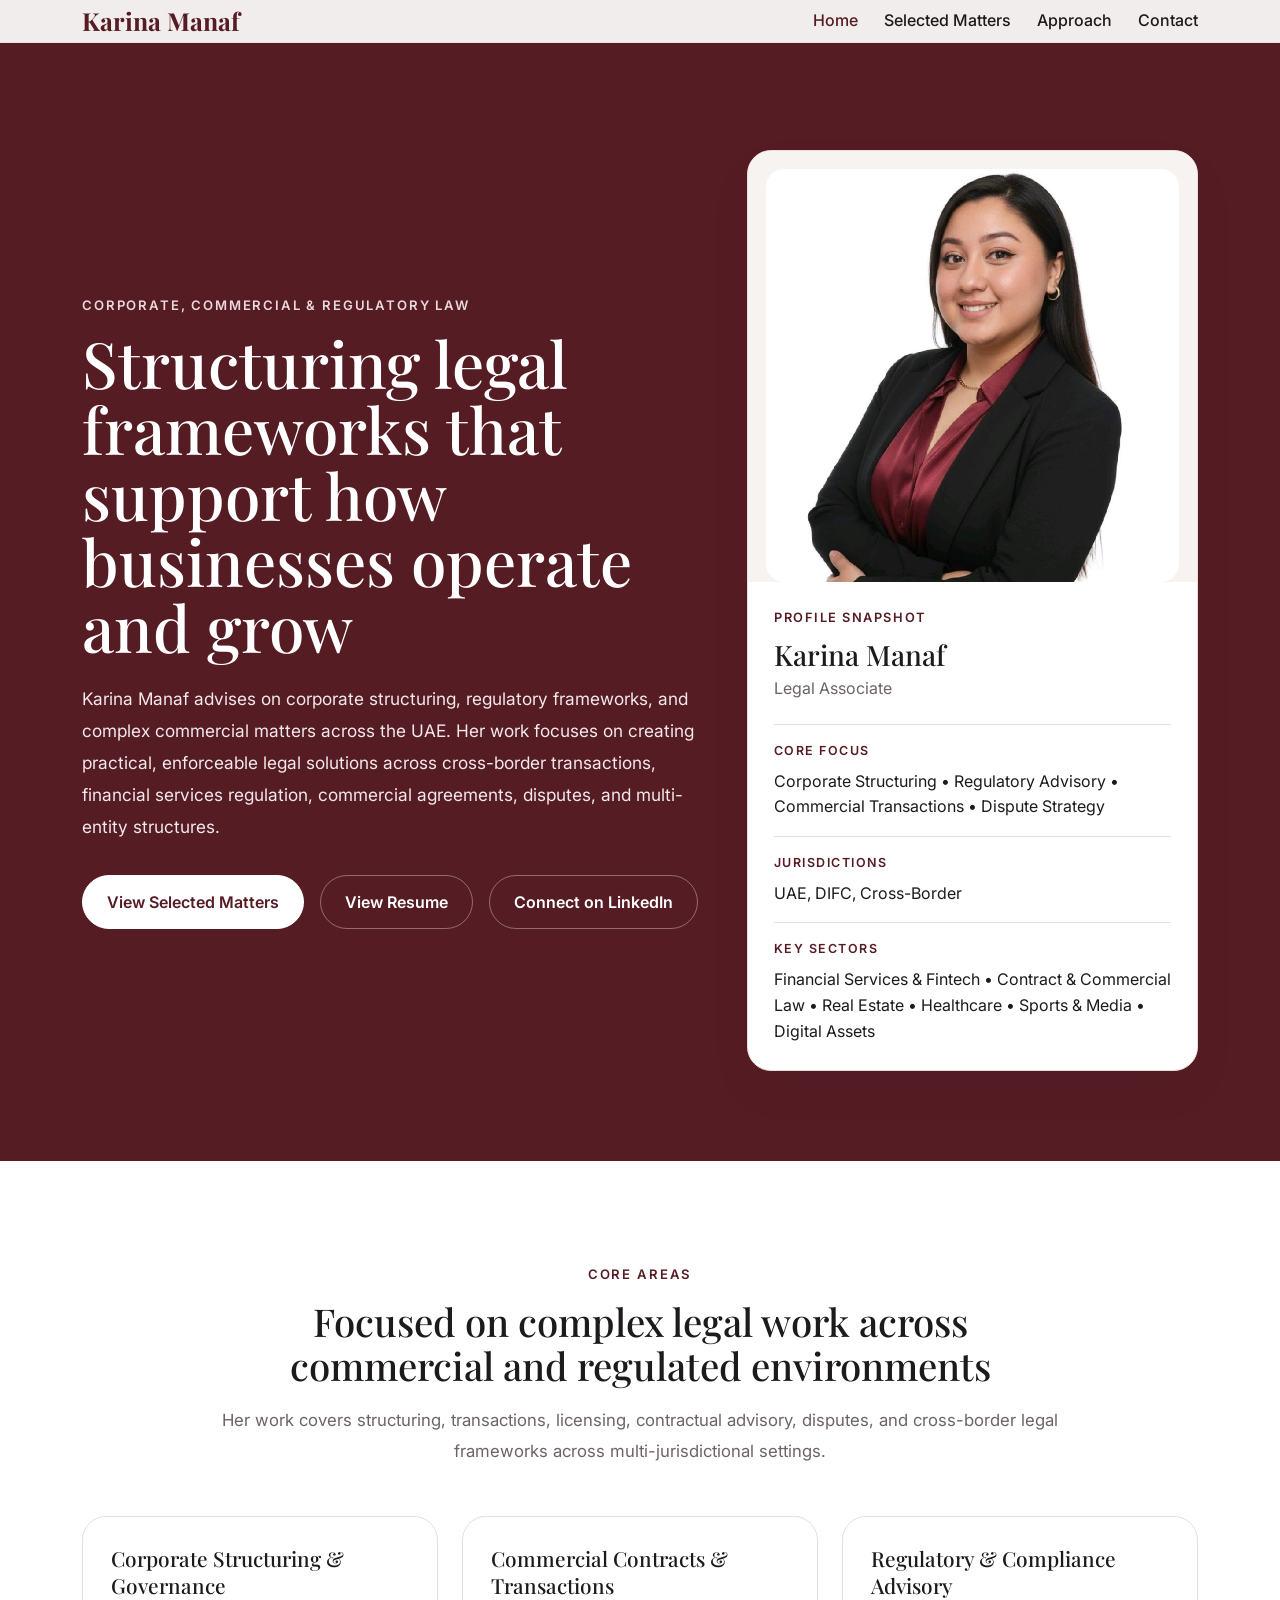
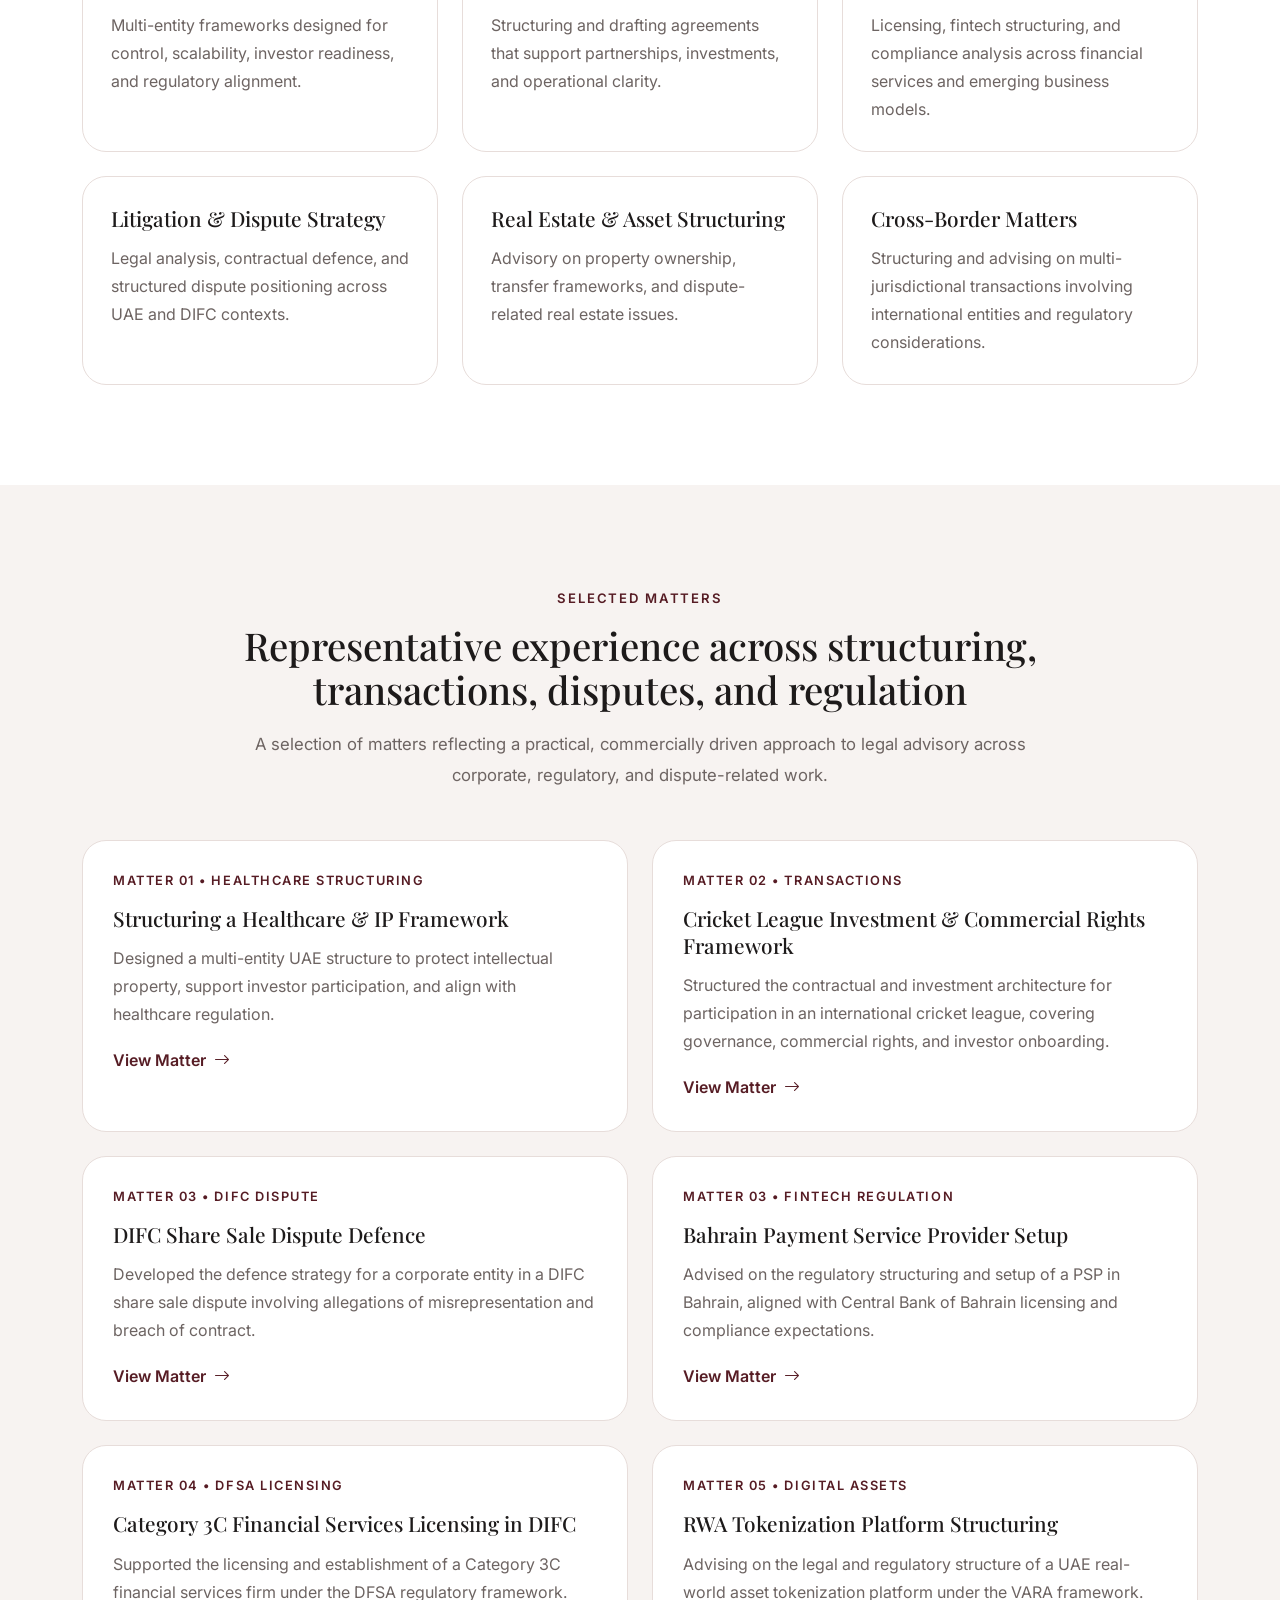
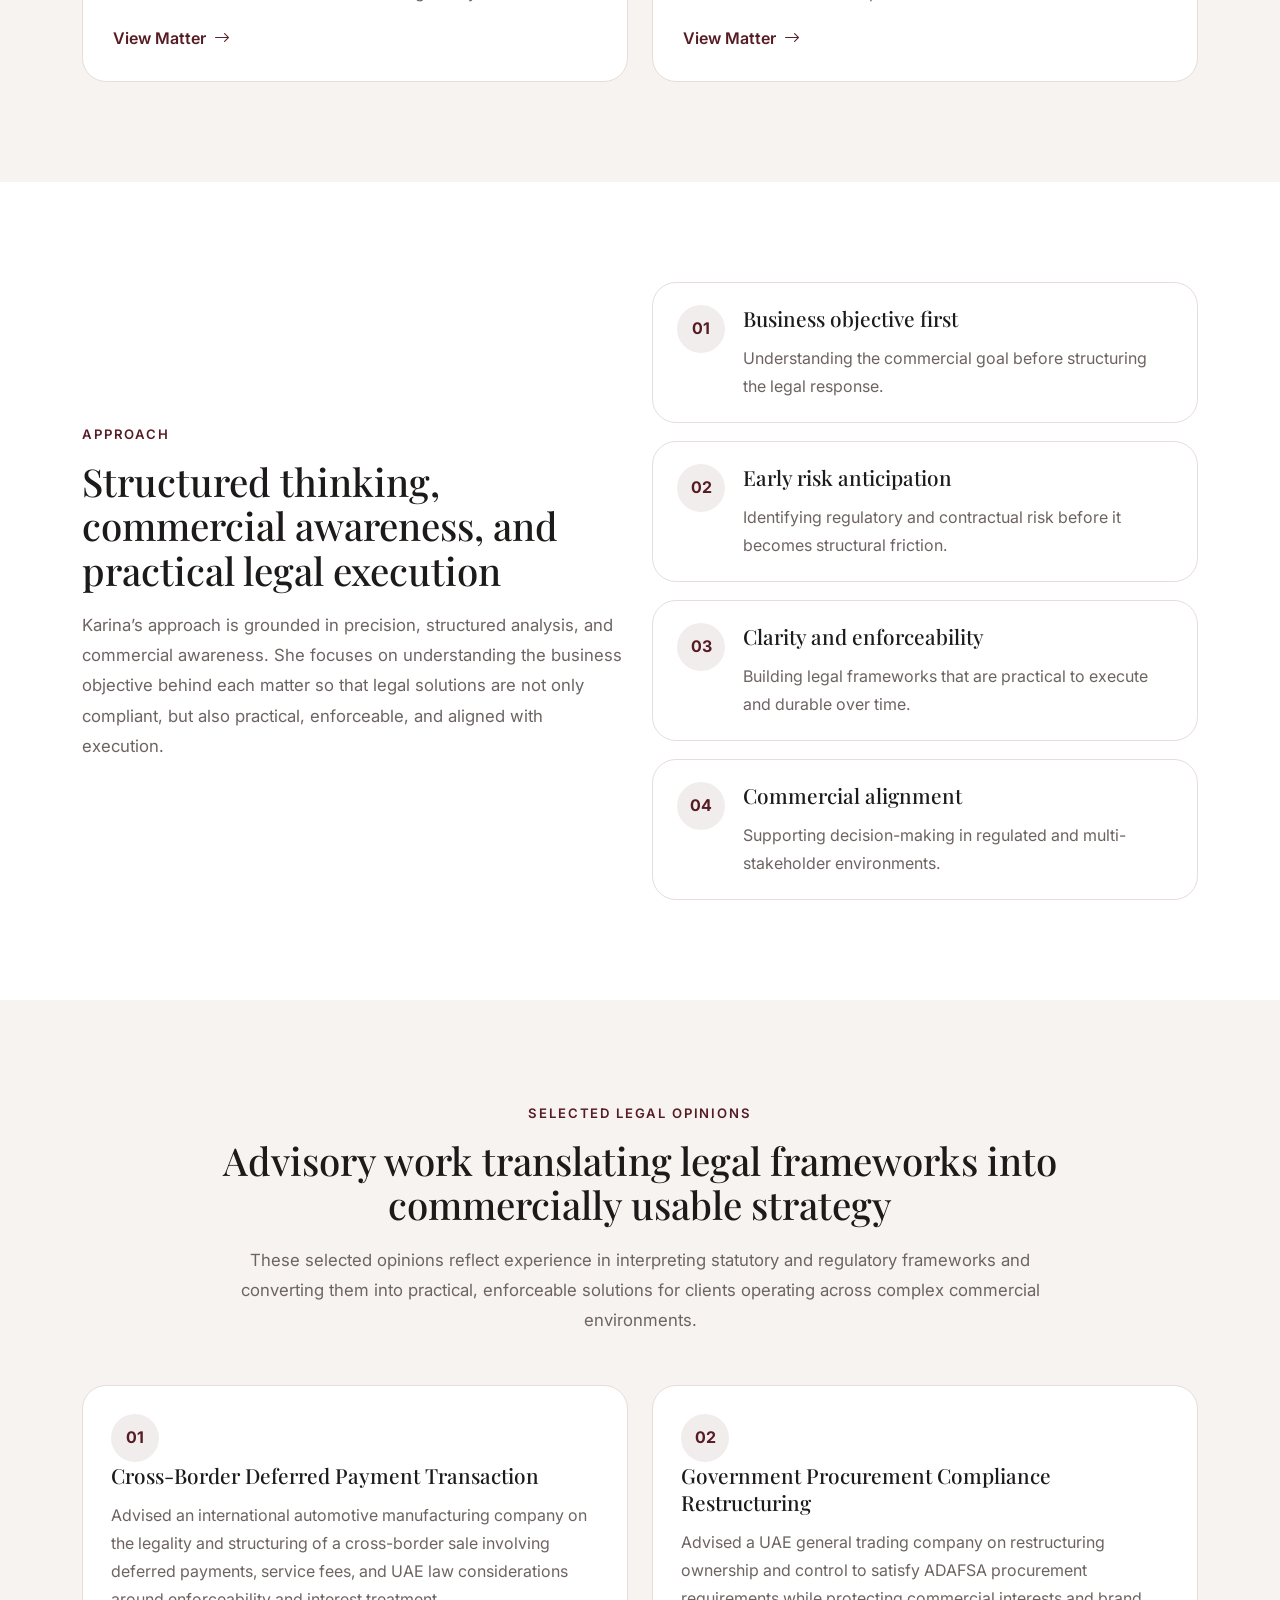
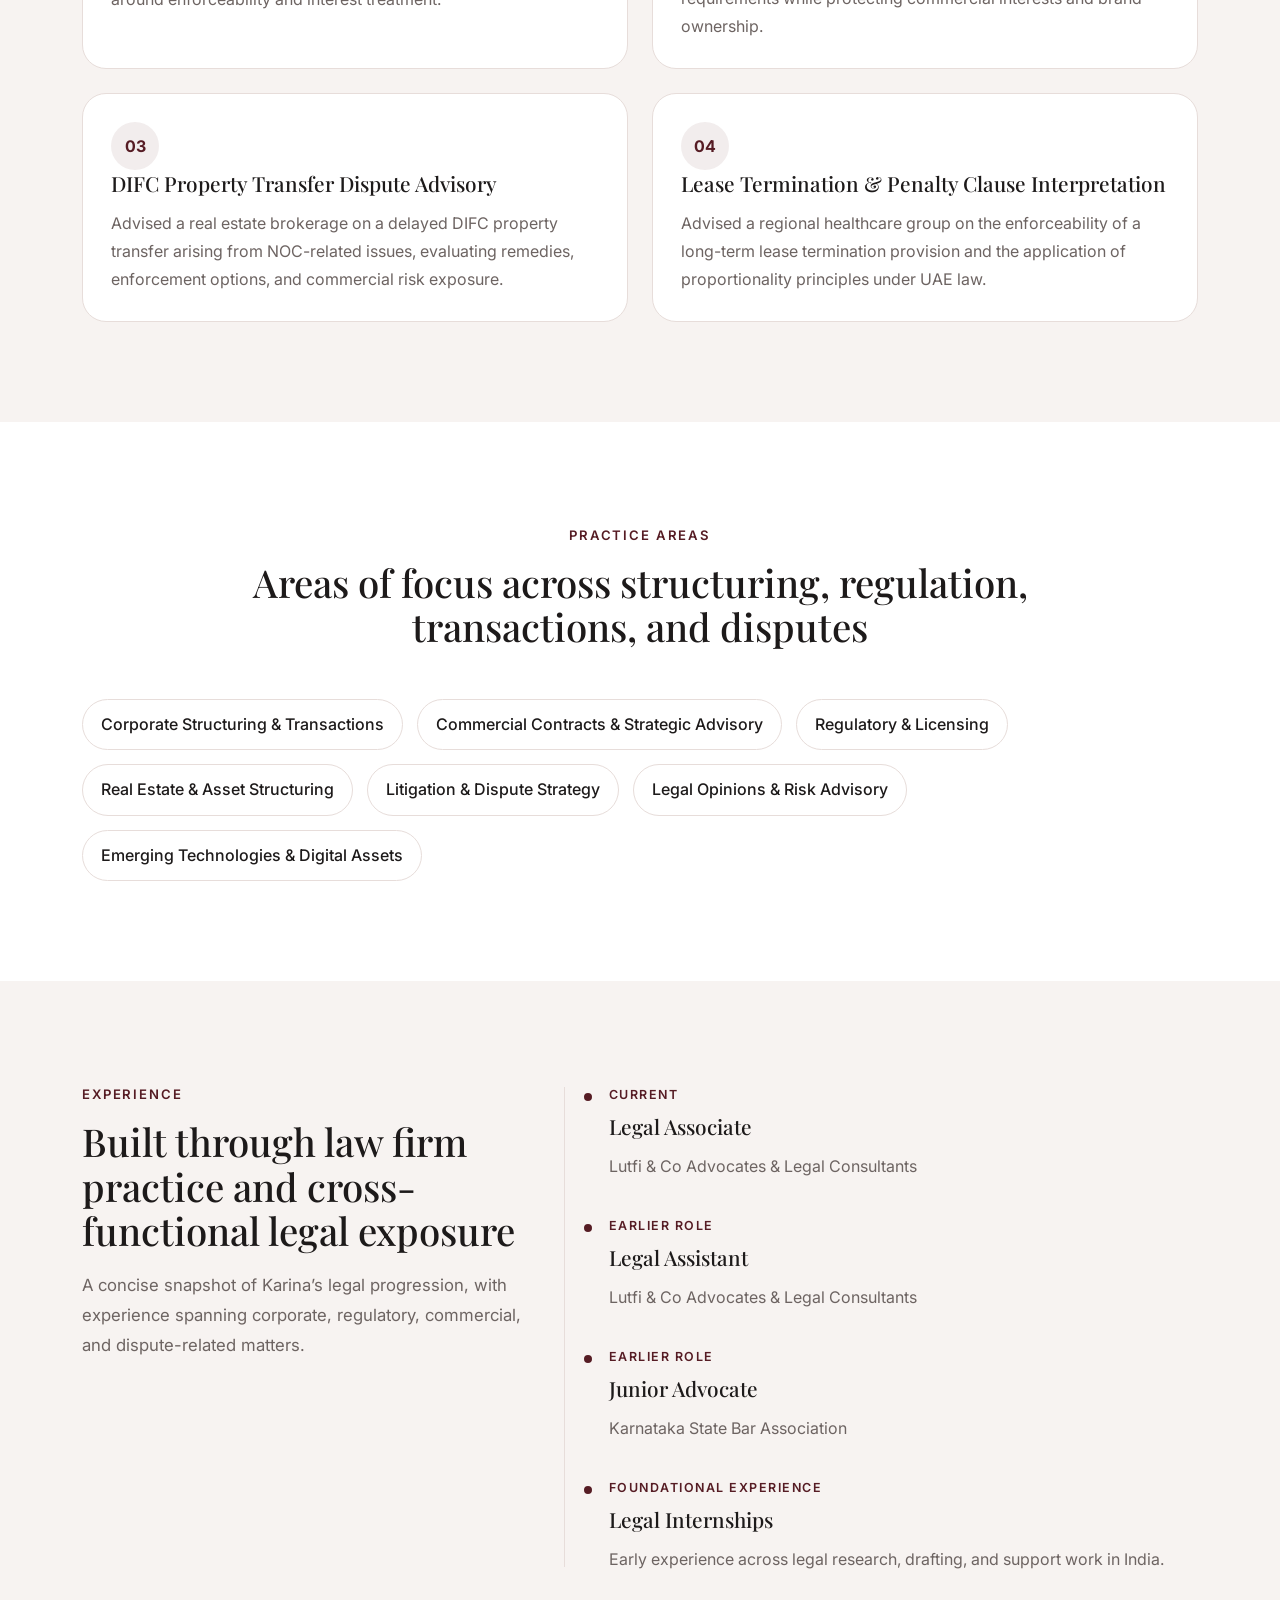
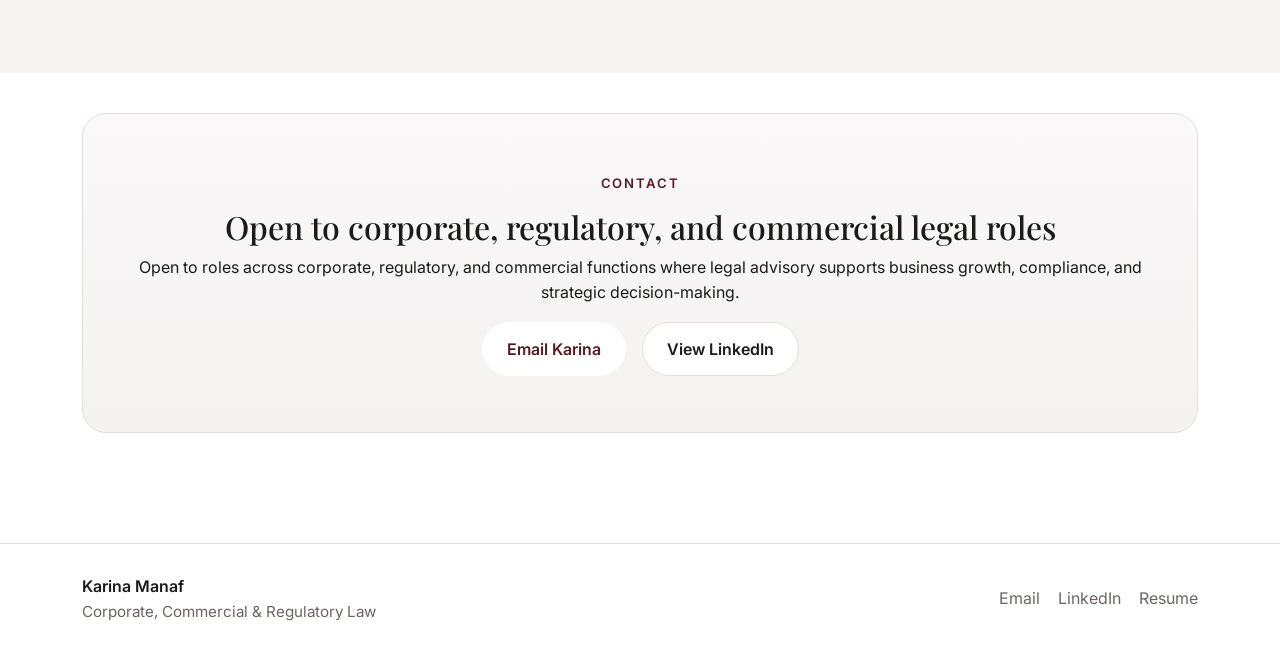
==== commit ce44fdf1: "Update index.html removed difc matter from matters list" ====
--- a/index.html
+++ b/index.html
@@ -5,9 +5,35 @@
   <meta charset="utf-8">
   <meta content="width=device-width, initial-scale=1.0" name="viewport">
 
+  <!-- Google tag (gtag.js) -->
+    <script async src="https://www.googletagmanager.com/gtag/js?id=G-CDSH7WPX0Q"></script>
+    <script>
+    window.dataLayer = window.dataLayer || [];
+    function gtag(){dataLayer.push(arguments);}
+    gtag('js', new Date());
+
+    gtag('config', 'G-CDSH7WPX0Q');
+    </script>
+
   <title>Karina Manaf | Legal Portfolio</title>
   <meta name="description" content="Portfolio of Karina Manaf, Legal Associate focused on corporate structuring, commercial transactions, regulatory advisory, and complex legal matters across the UAE.">
   <meta name="keywords" content="Karina Manaf, legal associate, corporate lawyer, UAE lawyer, commercial law, regulatory law, DIFC, DFSA, legal portfolio">
+
+  <meta property="og:image" content="https://karinamanaf.com/assets/img/favicon-og.jpg">
+  <meta property="og:title" content="Karina Manaf: Corporate, Commercial & Regulatory Law">
+  <meta property="og:description" content="Legal advisory across structuring, transactions, and regulatory frameworks.">
+  <meta property="og:type" content="website">
+  <meta property="og:url" content="https://karinamanaf.com">
+
+  <!-- Favicon -->
+  <link rel="icon" href="assets/img/favicon.ico" type="image/x-icon">
+
+  <!-- PNG fallback -->
+  <link rel="icon" type="image/png" sizes="32x32" href="assets/img/favicon-32x32.png">
+  <link rel="icon" type="image/png" sizes="16x16" href="assets/img/favicon-16x16.png">
+
+  <!-- Apple (optional but nice) -->
+  <link rel="apple-touch-icon" href="assets/img/favicon-32x32.png">
 
   <!-- Google Fonts -->
   <link rel="preconnect" href="https://fonts.googleapis.com">
@@ -234,7 +260,7 @@
             </a>
           </div>
 
-          <div class="col-lg-6">
+          <div class="col-lg-6" style="displaly:none;">
             <a href="portfolio-details-difc-dispute.html" class="legal-matter-card d-block" data-aos="fade-up" data-aos-delay="150">
               <div class="legal-matter-card__meta">Matter 03 • DIFC Dispute</div>
               <h3>DIFC Share Sale Dispute Defence</h3>
@@ -245,7 +271,7 @@
 
           <div class="col-lg-6">
             <a href="portfolio-details-psp-bahrain.html" class="legal-matter-card d-block" data-aos="fade-up" data-aos-delay="200">
-              <div class="legal-matter-card__meta">Matter 04 • Fintech Regulation</div>
+              <div class="legal-matter-card__meta">Matter 03 • Fintech Regulation</div>
               <h3>Bahrain Payment Service Provider Setup</h3>
               <p>Advised on the regulatory structuring and setup of a PSP in Bahrain, aligned with Central Bank of Bahrain licensing and compliance expectations.</p>
               <span class="legal-matter-card__link">View Matter <i class="bi bi-arrow-right"></i></span>
@@ -254,7 +280,7 @@
 
           <div class="col-lg-6">
             <a href="portfolio-details-dfsa-3c.html" class="legal-matter-card d-block" data-aos="fade-up" data-aos-delay="250">
-              <div class="legal-matter-card__meta">Matter 05 • DFSA Licensing</div>
+              <div class="legal-matter-card__meta">Matter 04 • DFSA Licensing</div>
               <h3>Category 3C Financial Services Licensing in DIFC</h3>
               <p>Supported the licensing and establishment of a Category 3C financial services firm under the DFSA regulatory framework.</p>
               <span class="legal-matter-card__link">View Matter <i class="bi bi-arrow-right"></i></span>
@@ -263,7 +289,7 @@
 
           <div class="col-lg-6">
             <a href="portfolio-details-rwa-tokenization.html" class="legal-matter-card d-block" data-aos="fade-up" data-aos-delay="300">
-              <div class="legal-matter-card__meta">Matter 06 • Digital Assets</div>
+              <div class="legal-matter-card__meta">Matter 05 • Digital Assets</div>
               <h3>RWA Tokenization Platform Structuring</h3>
               <p>Advising on the legal and regulatory structure of a UAE real-world asset tokenization platform under the VARA framework.</p>
               <span class="legal-matter-card__link">View Matter <i class="bi bi-arrow-right"></i></span>
@@ -492,4 +518,4 @@
 
 </body>
 
-</html>+</html>
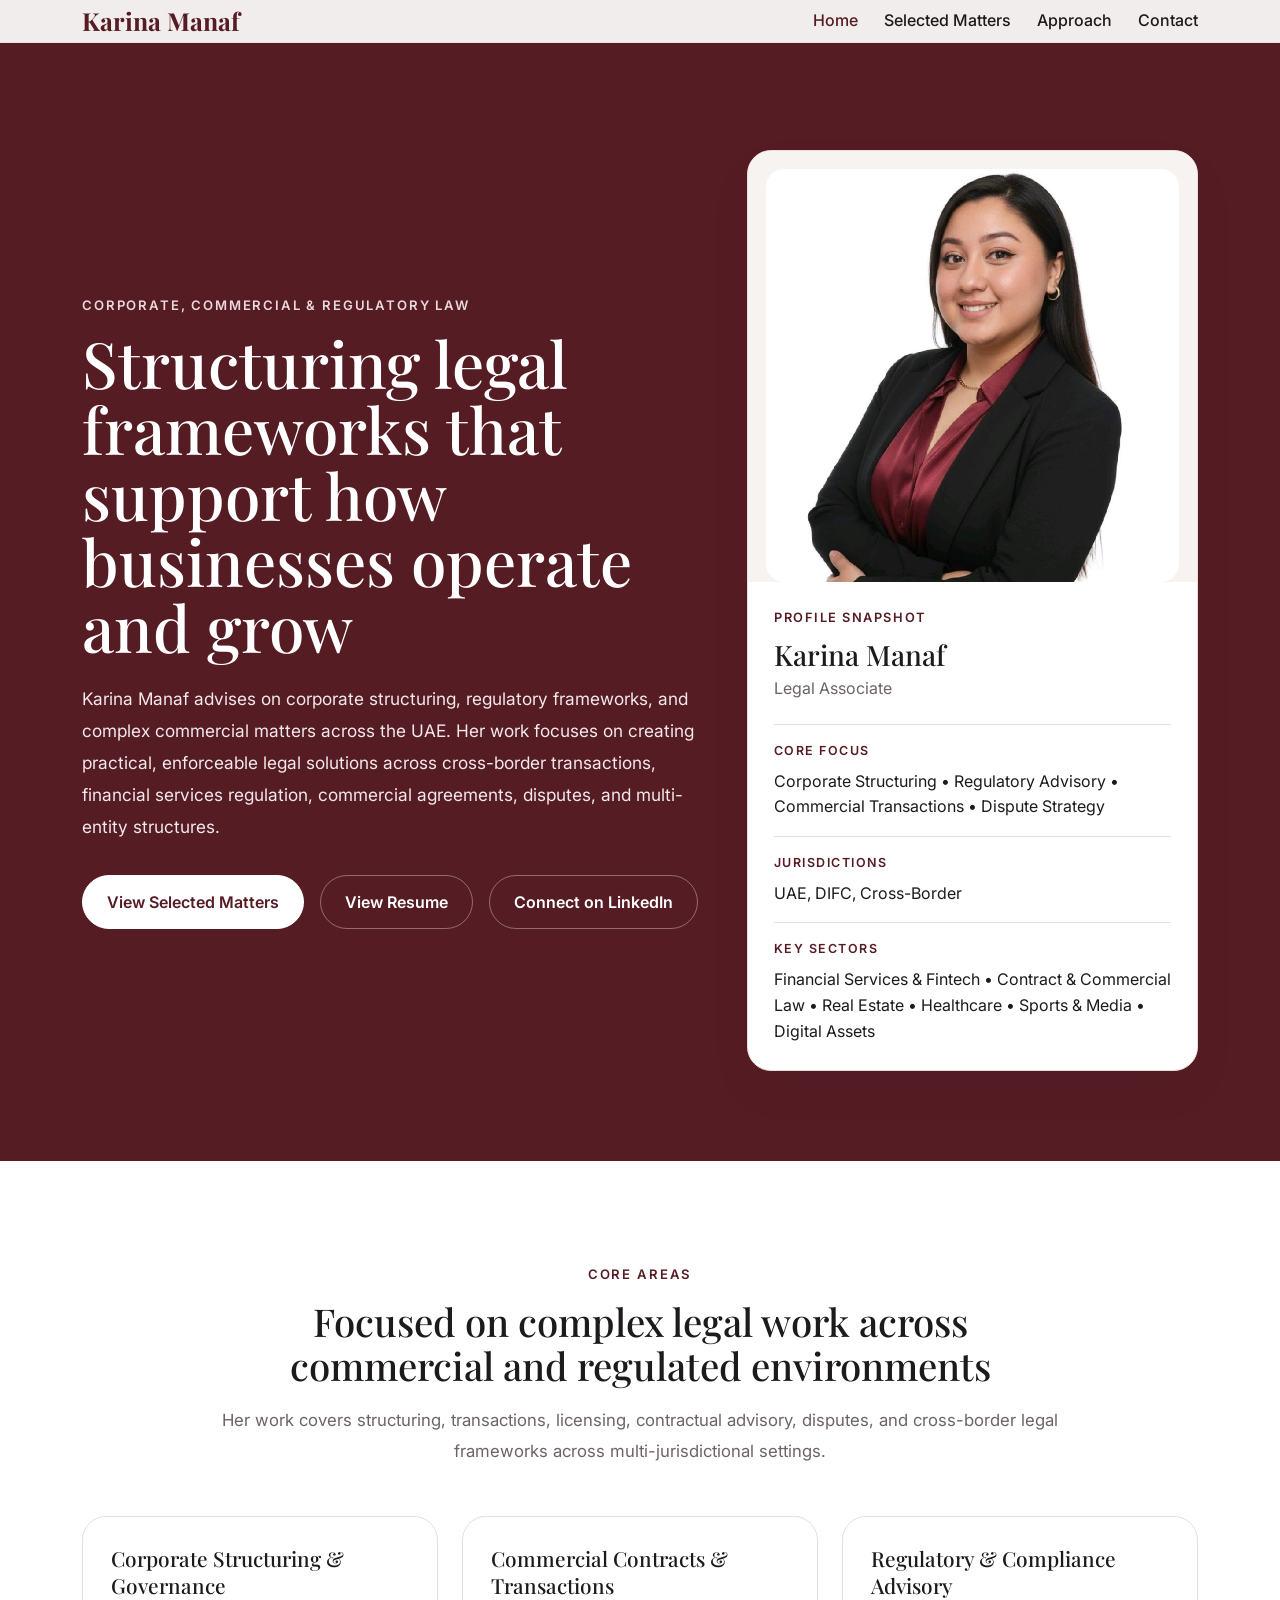
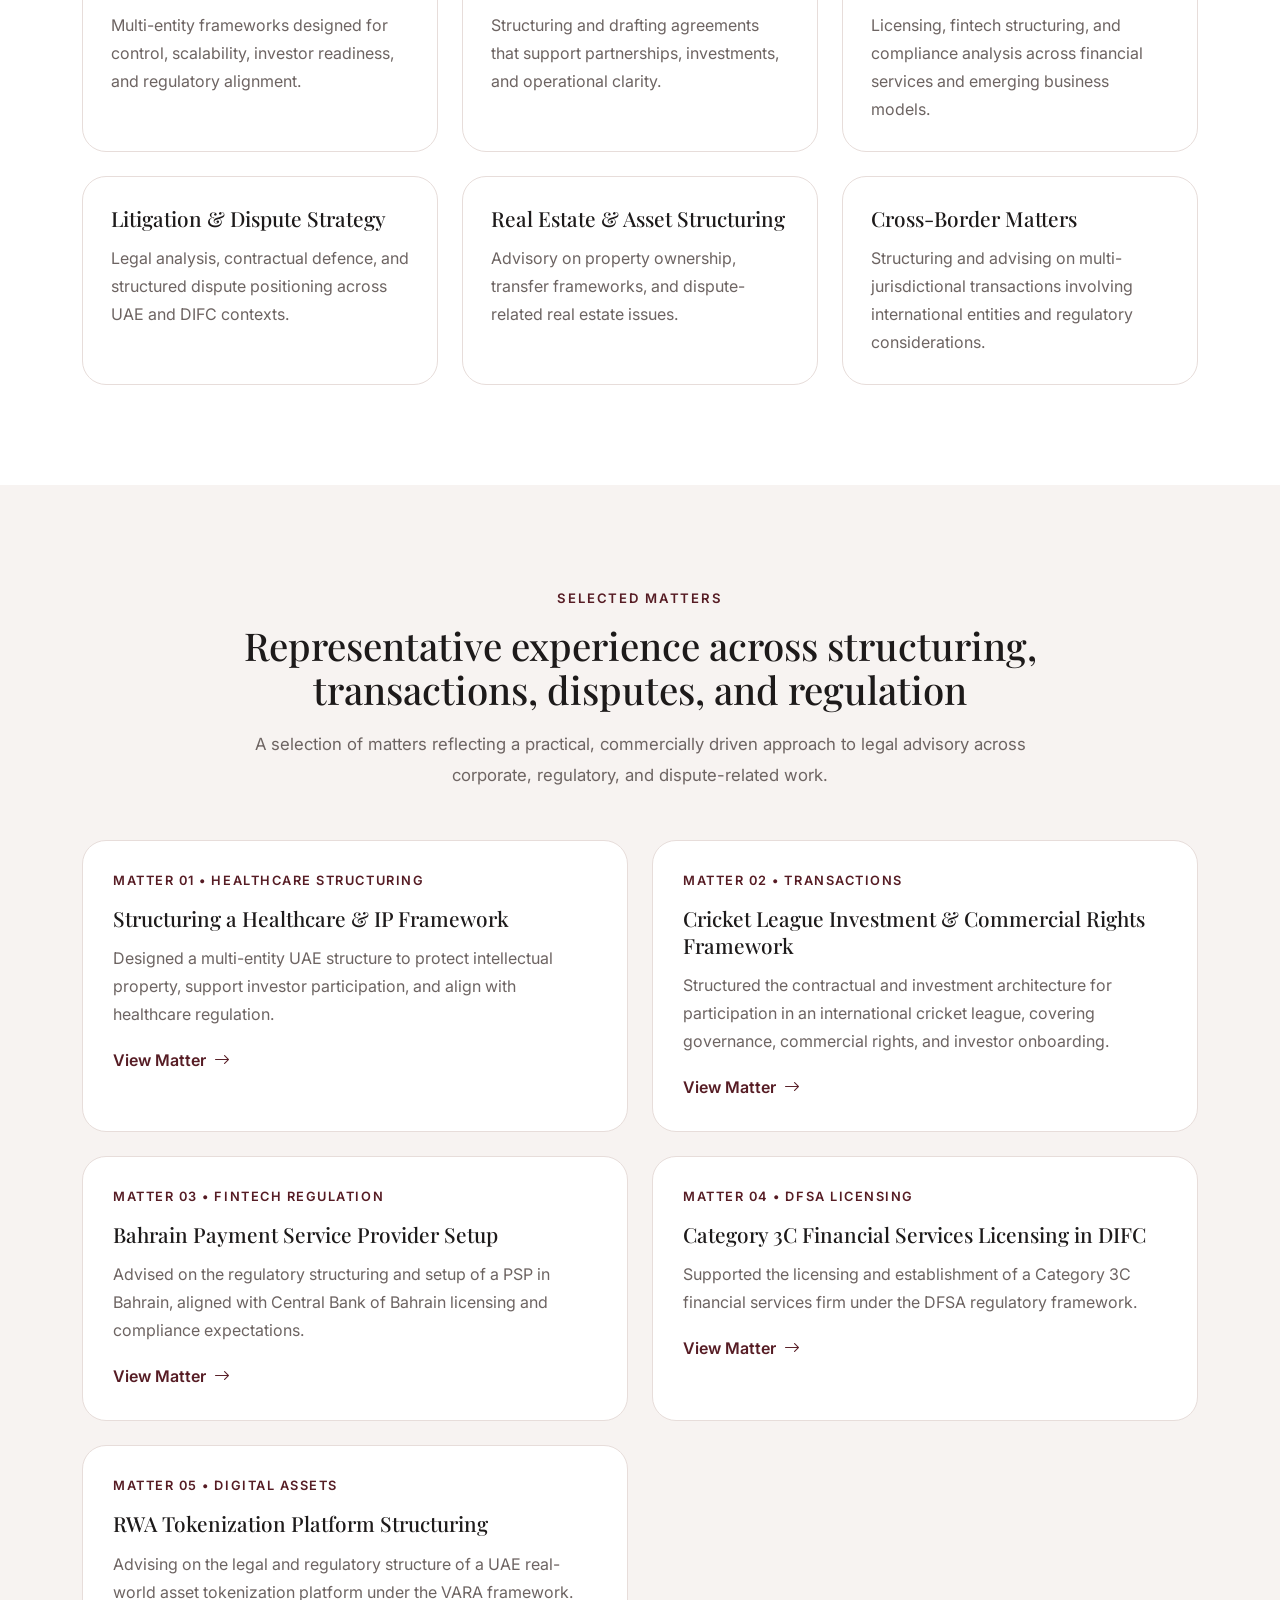
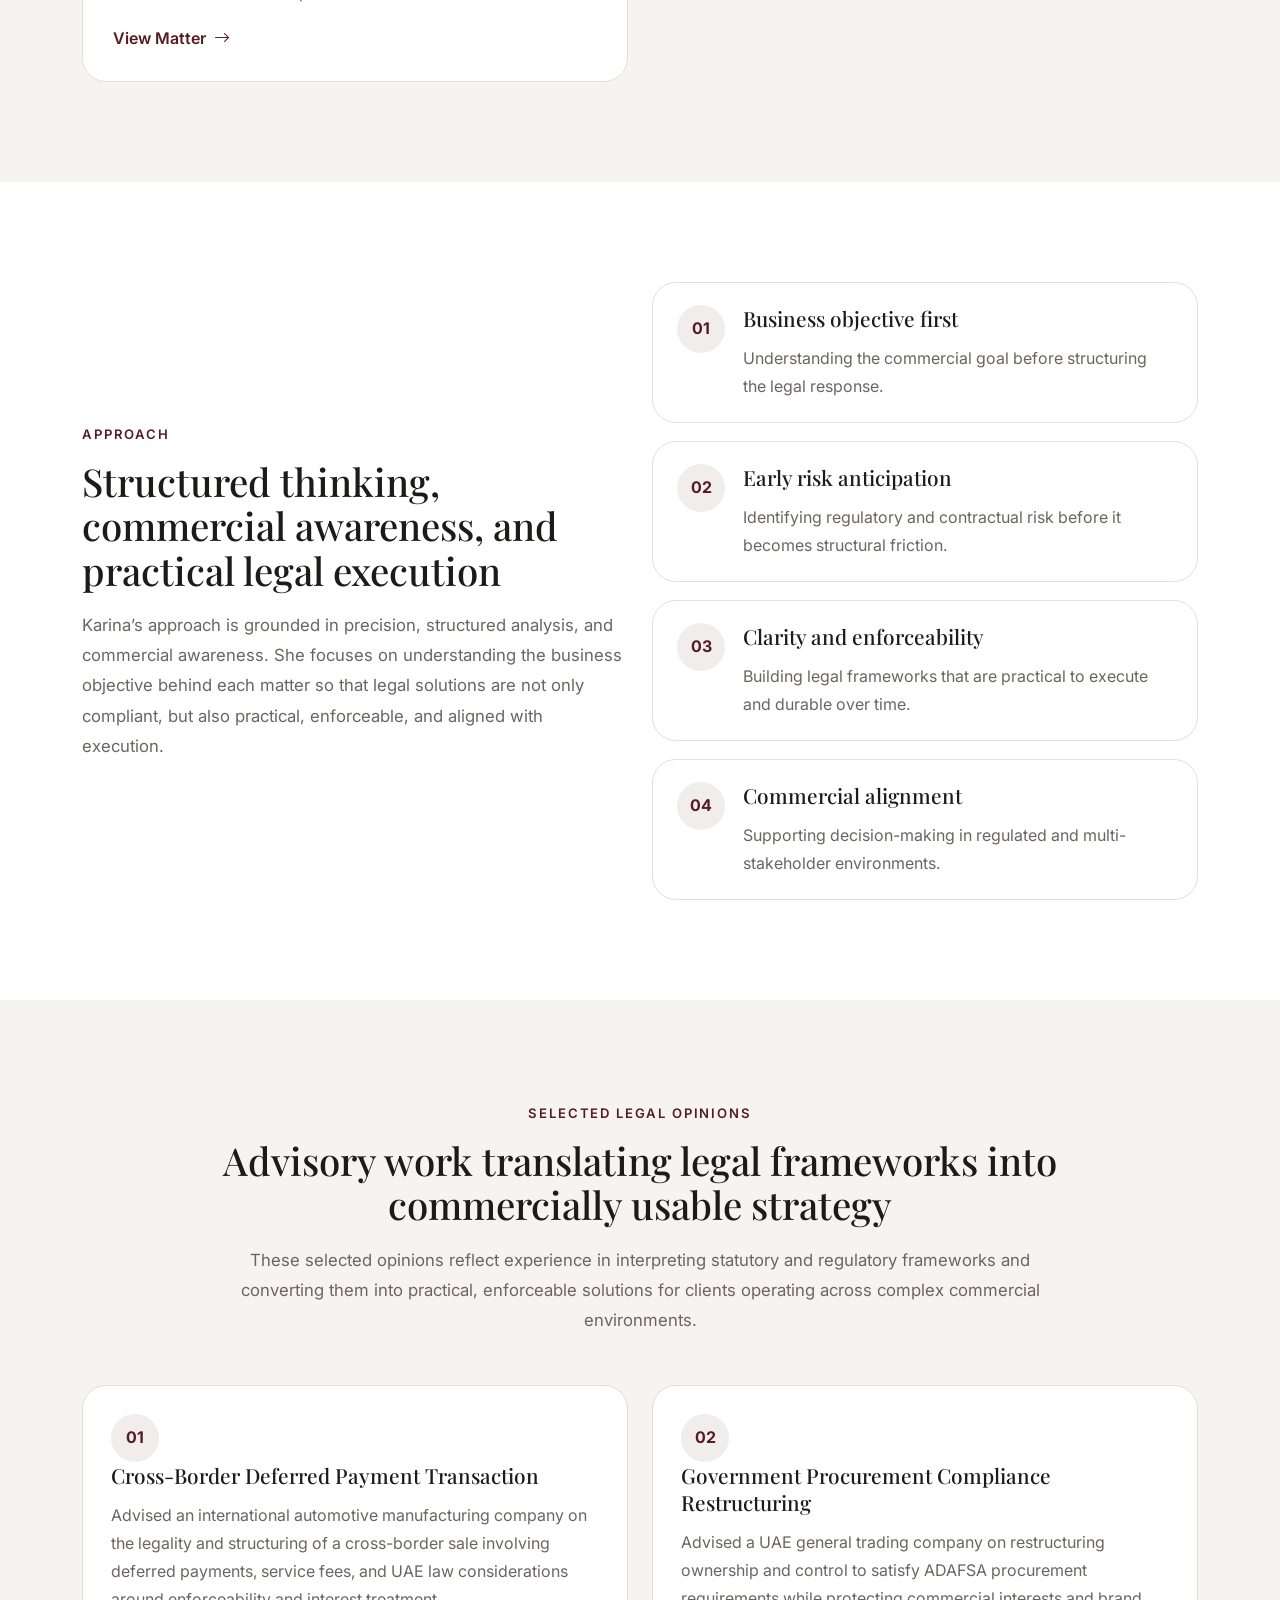
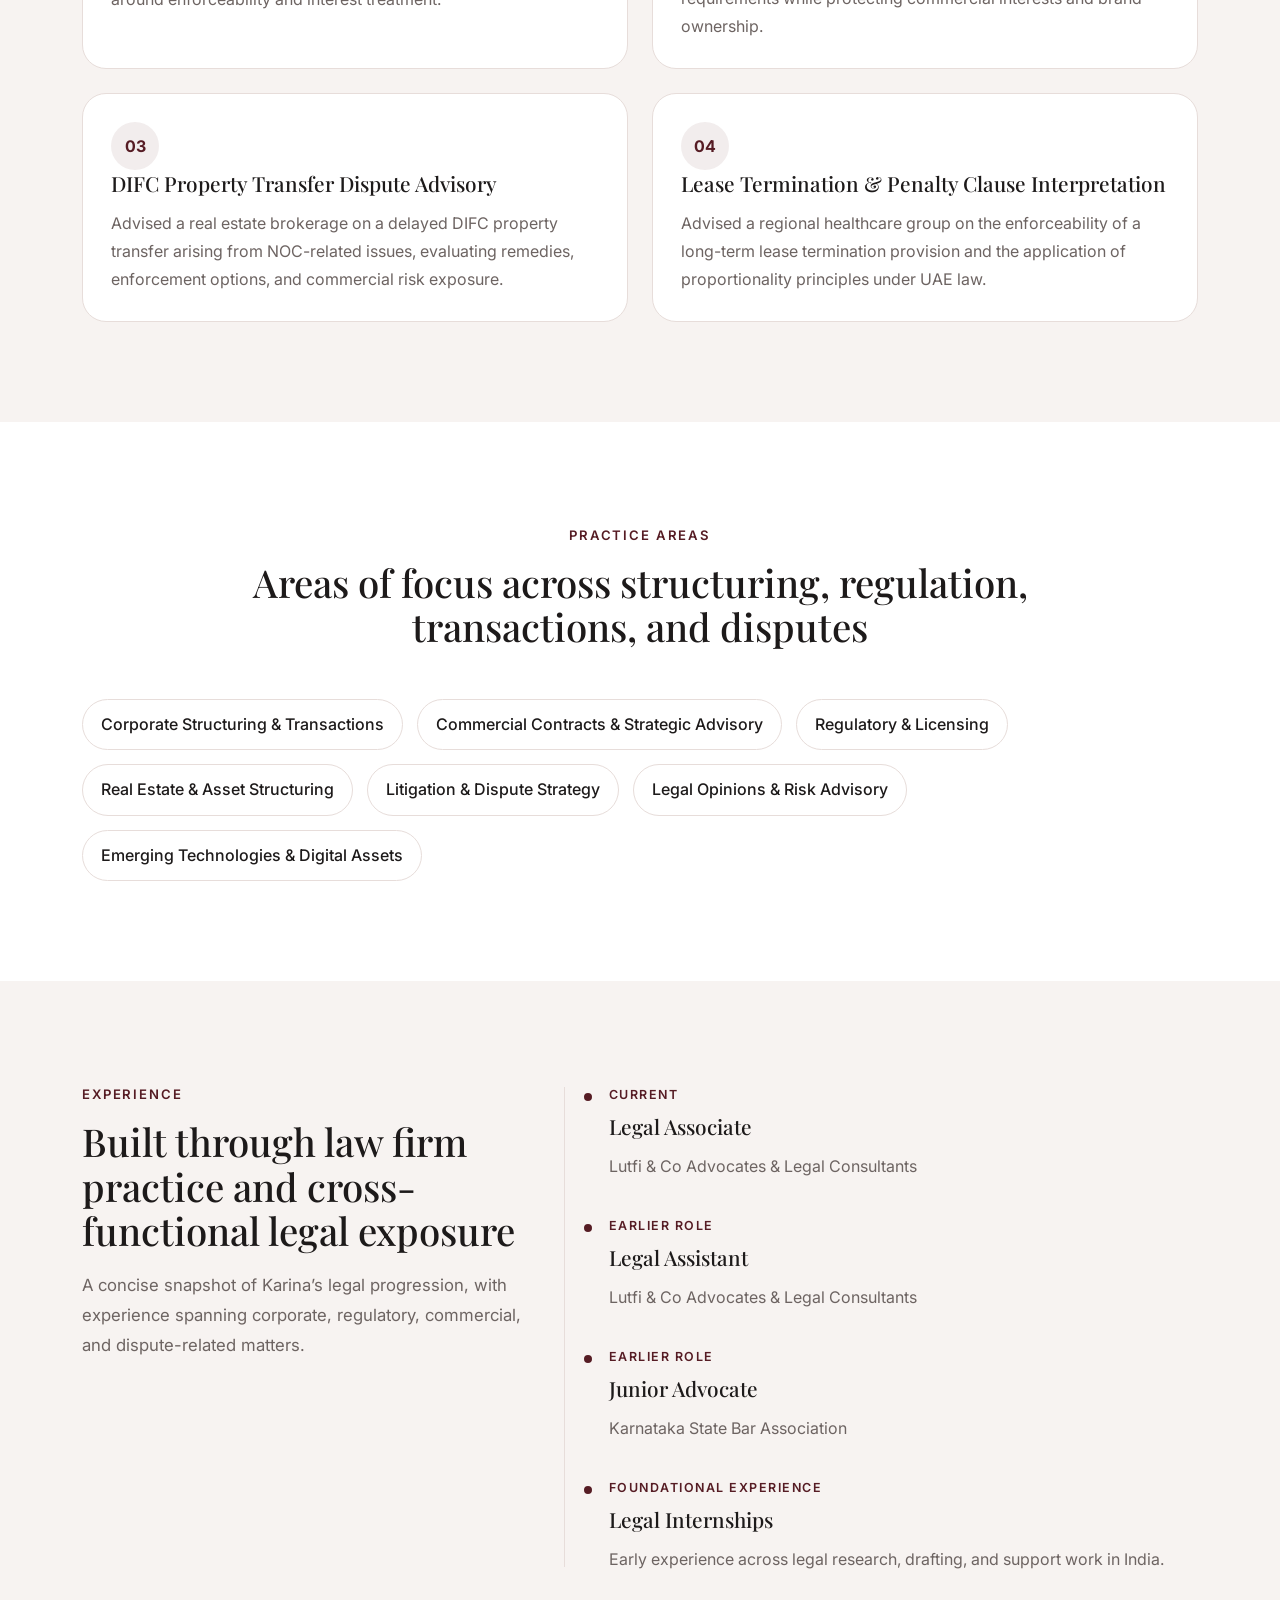
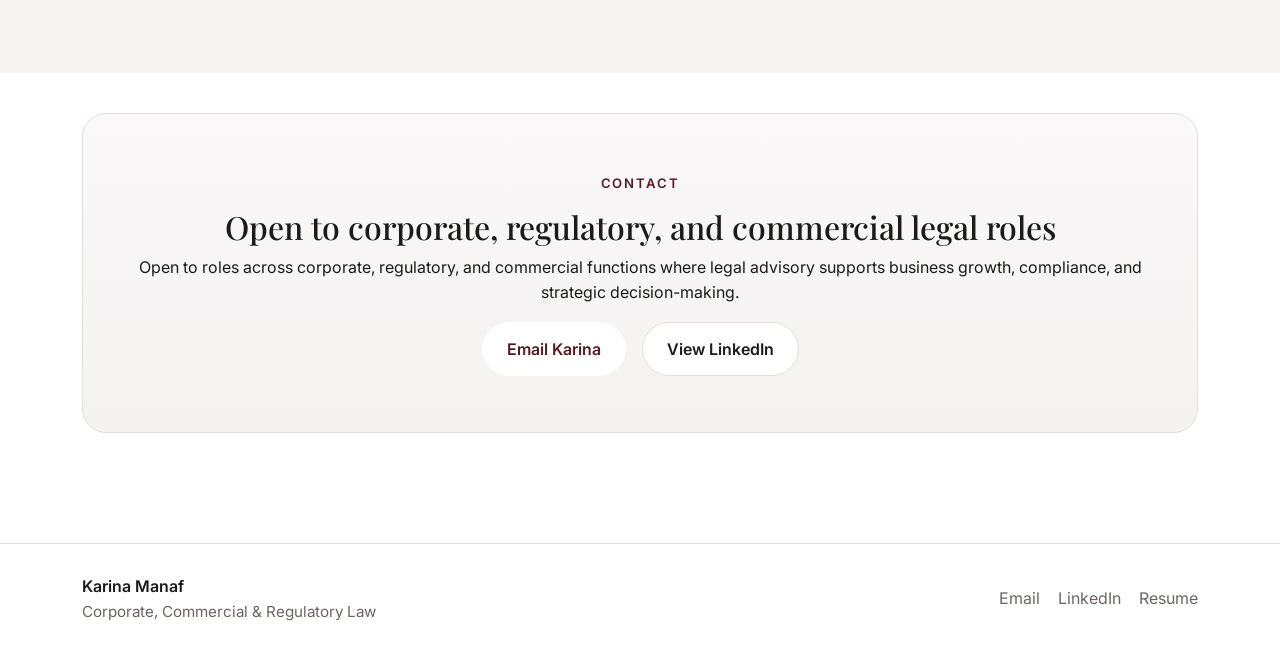
==== commit b485baaf: "Update index.html" ====
--- a/index.html
+++ b/index.html
@@ -260,7 +260,7 @@
             </a>
           </div>
 
-          <div class="col-lg-6" style="displaly:none;">
+          <div class="col-lg-6" style="display:none;">
             <a href="portfolio-details-difc-dispute.html" class="legal-matter-card d-block" data-aos="fade-up" data-aos-delay="150">
               <div class="legal-matter-card__meta">Matter 03 • DIFC Dispute</div>
               <h3>DIFC Share Sale Dispute Defence</h3>
